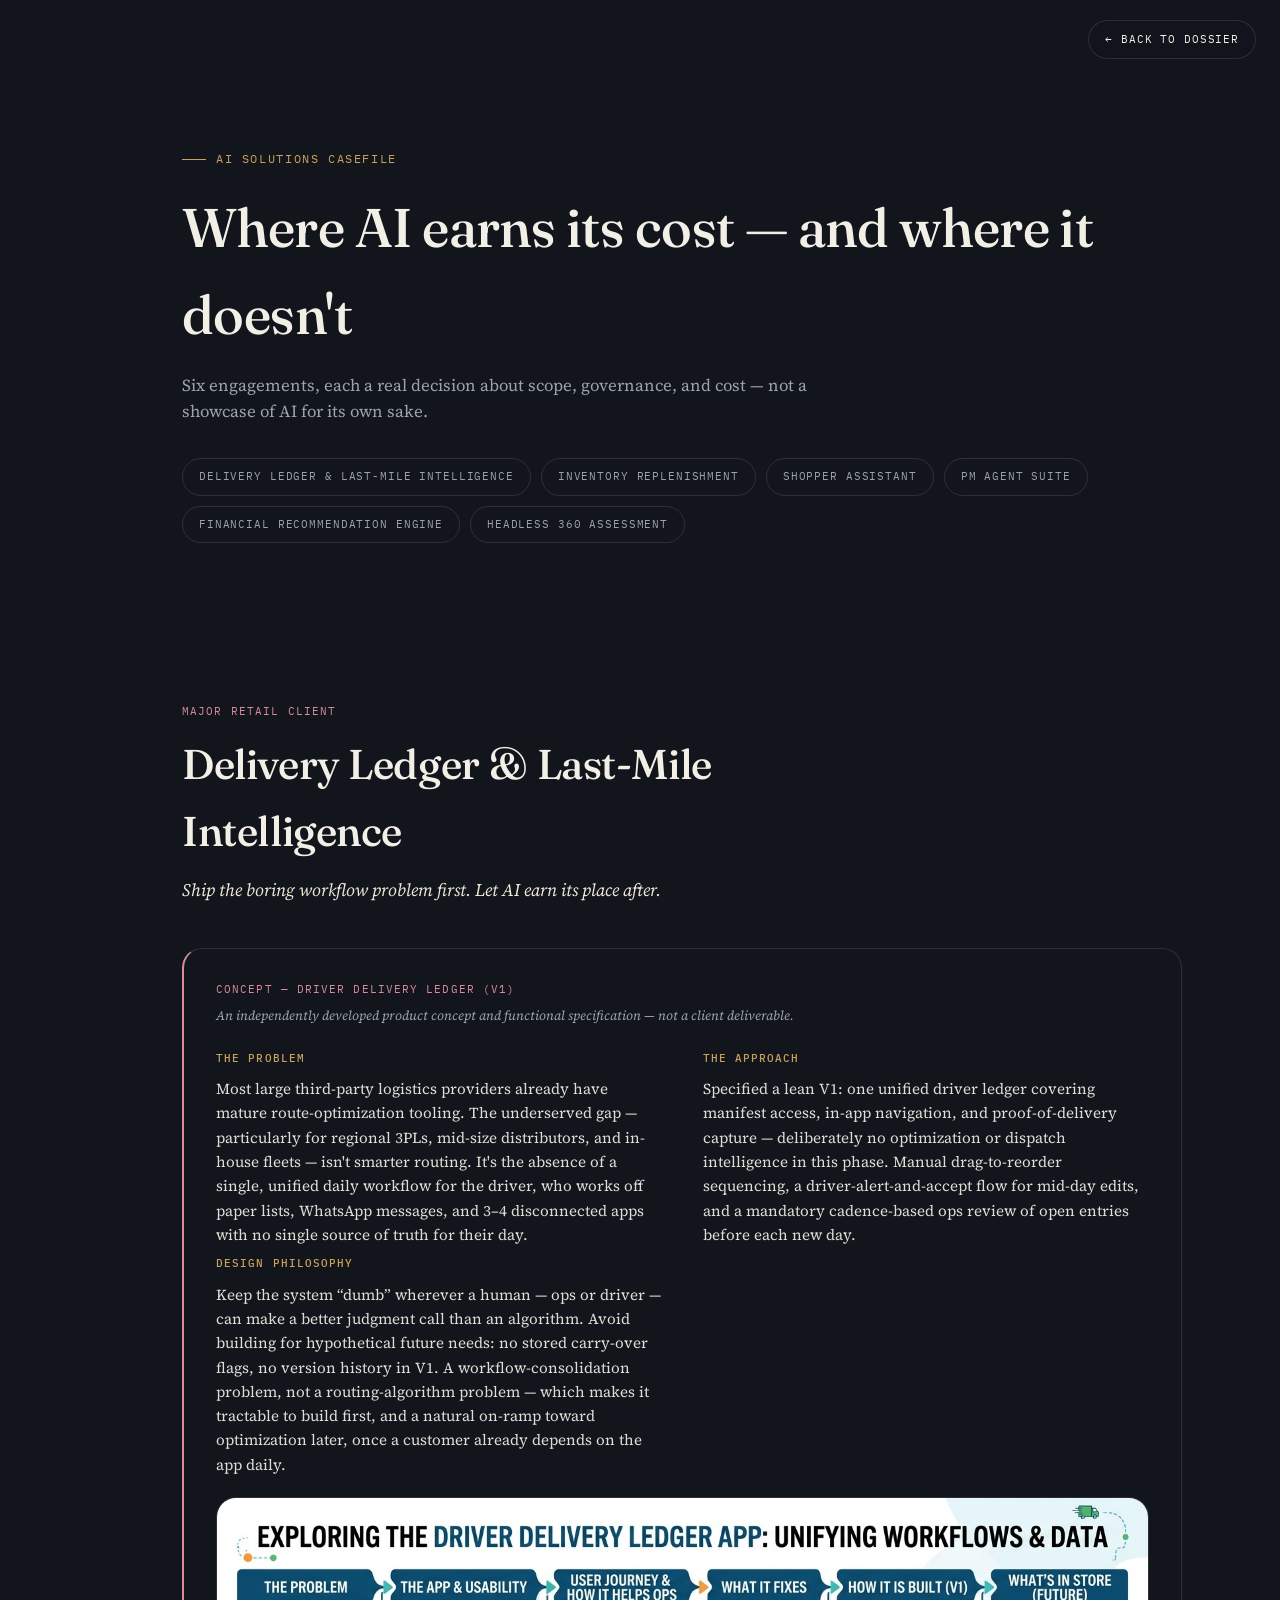
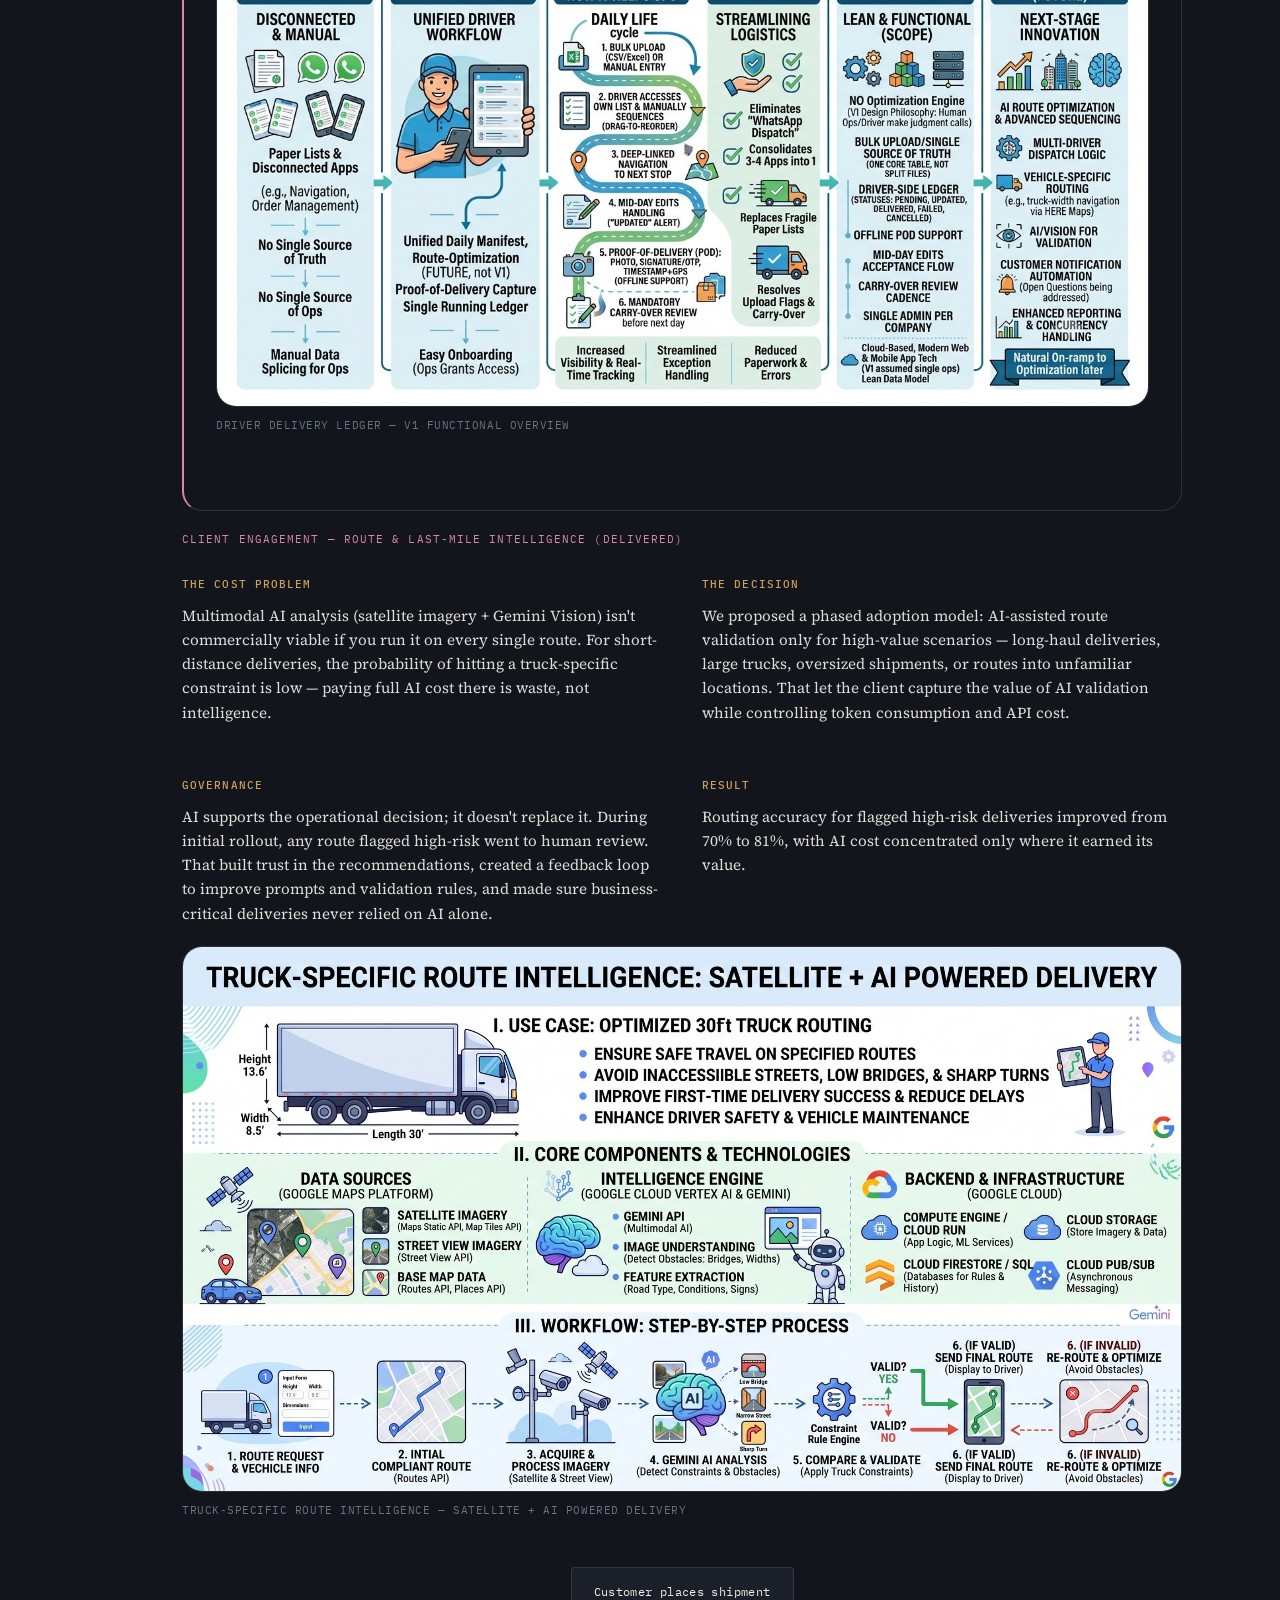
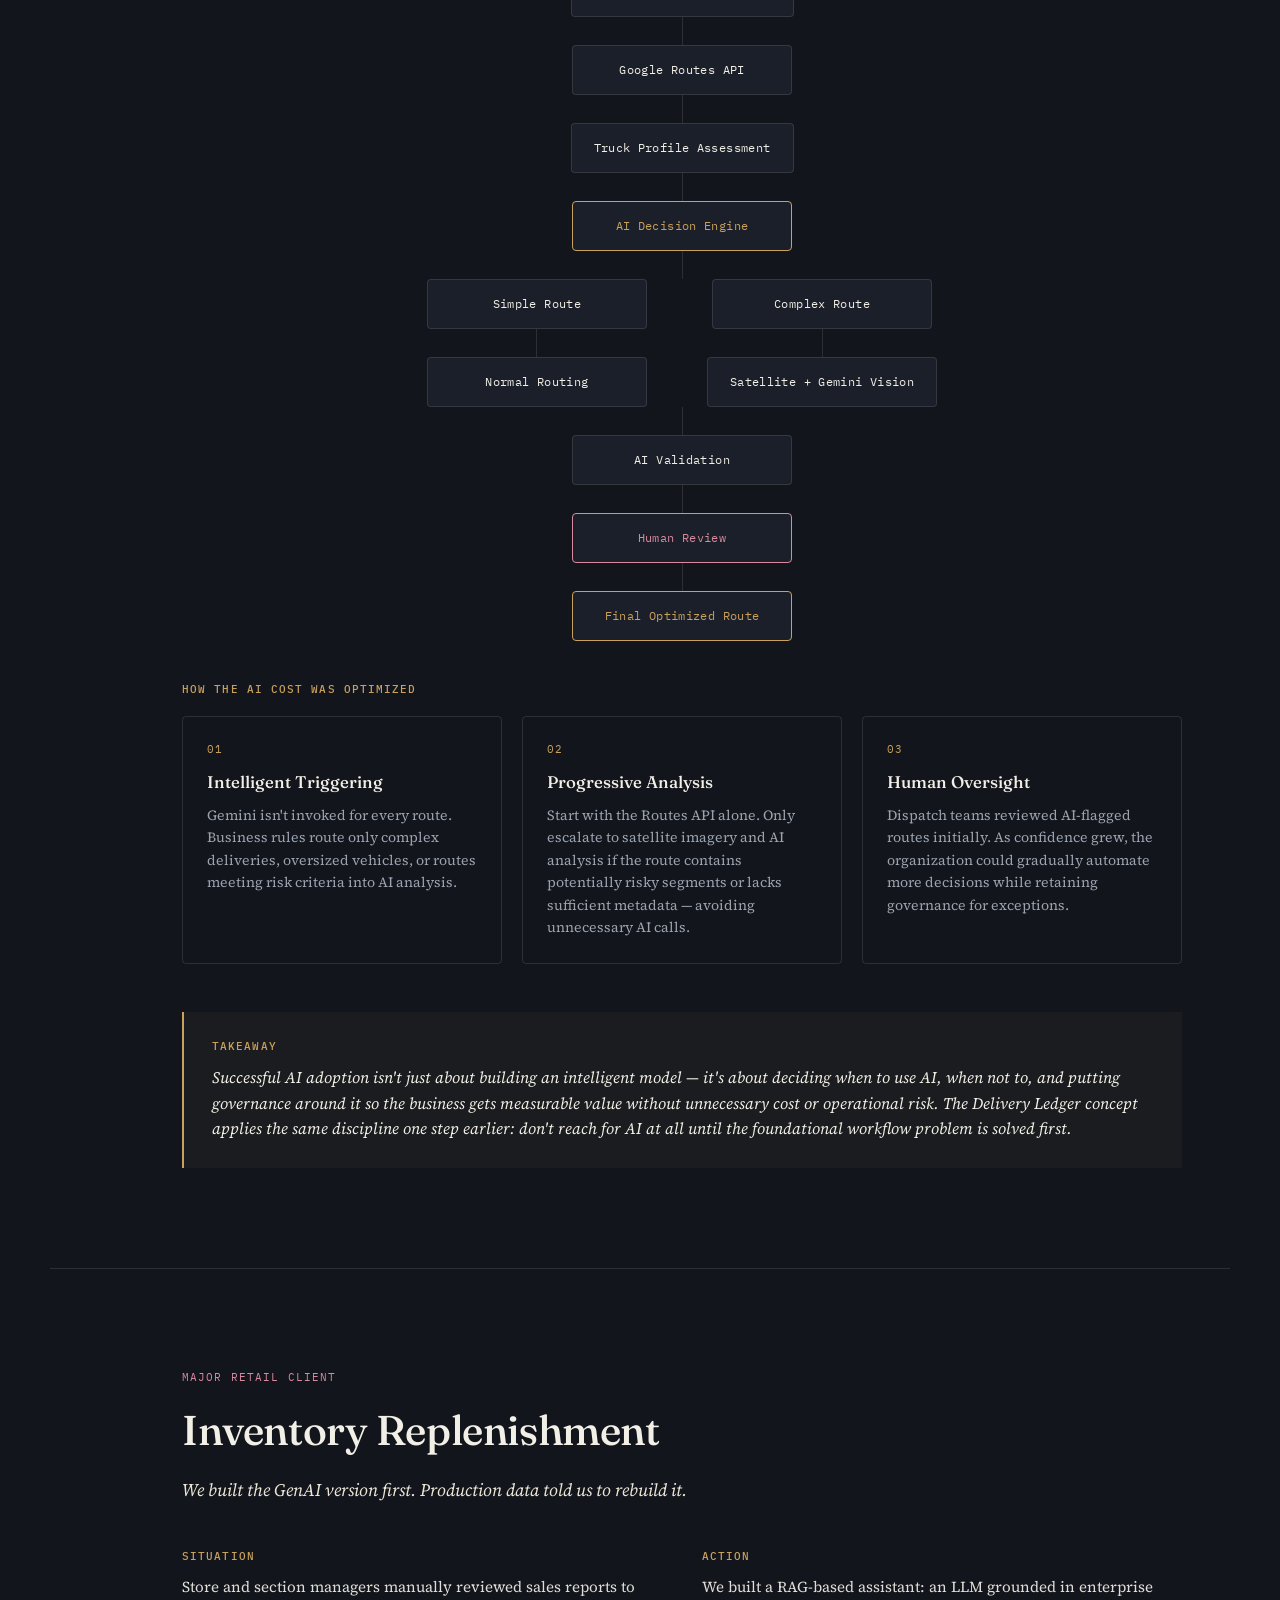
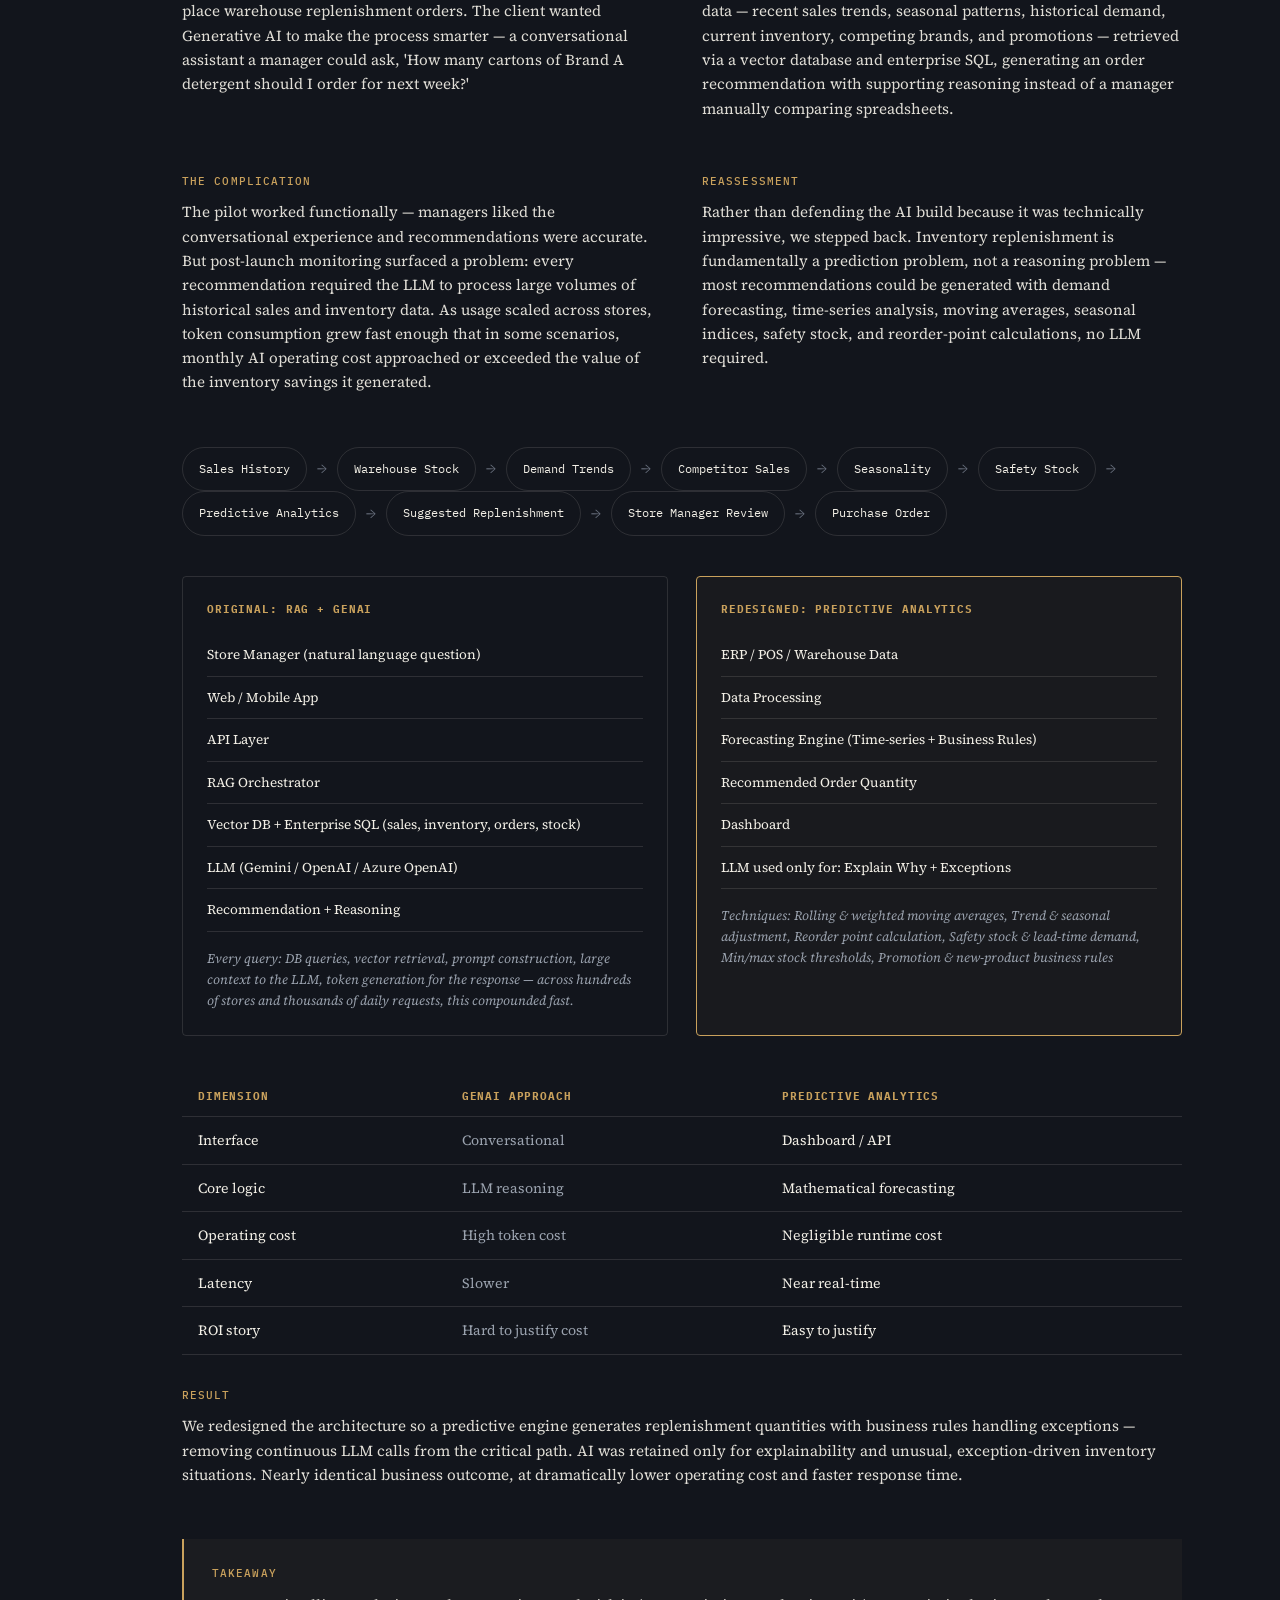
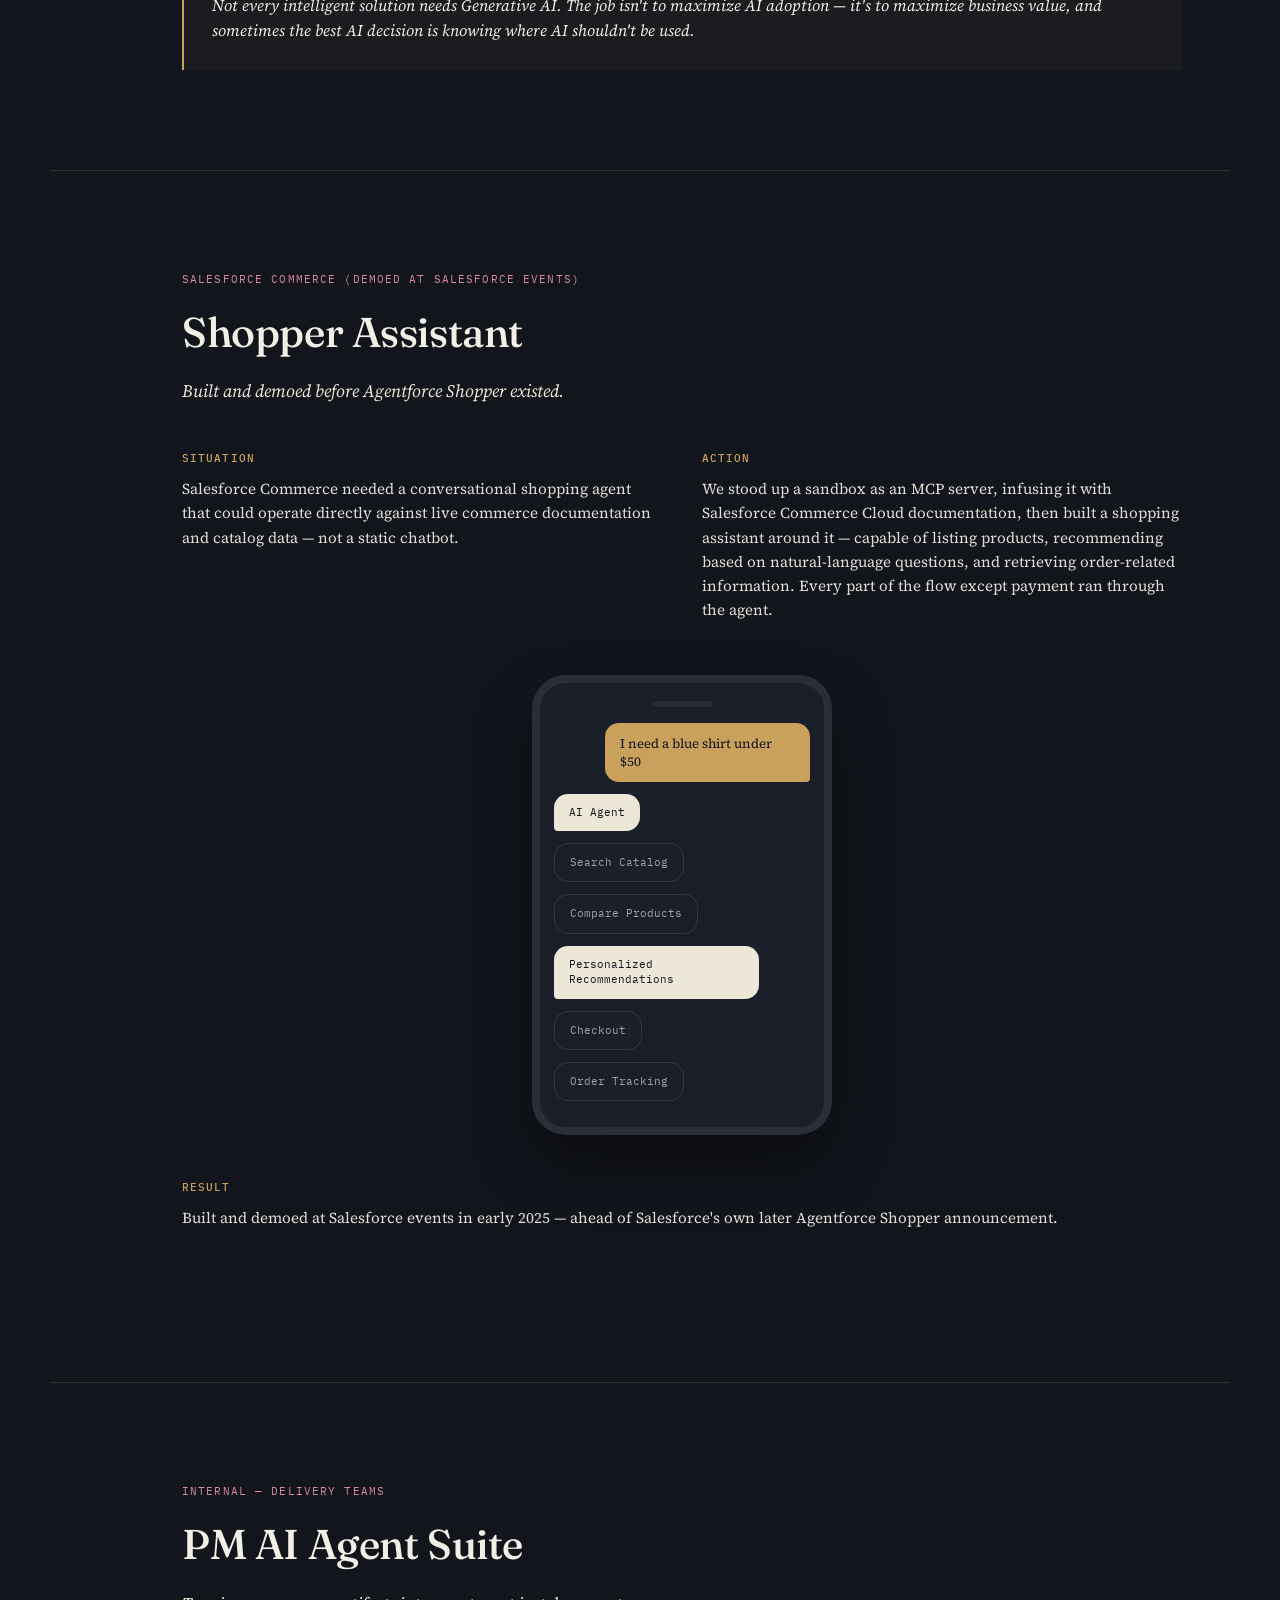
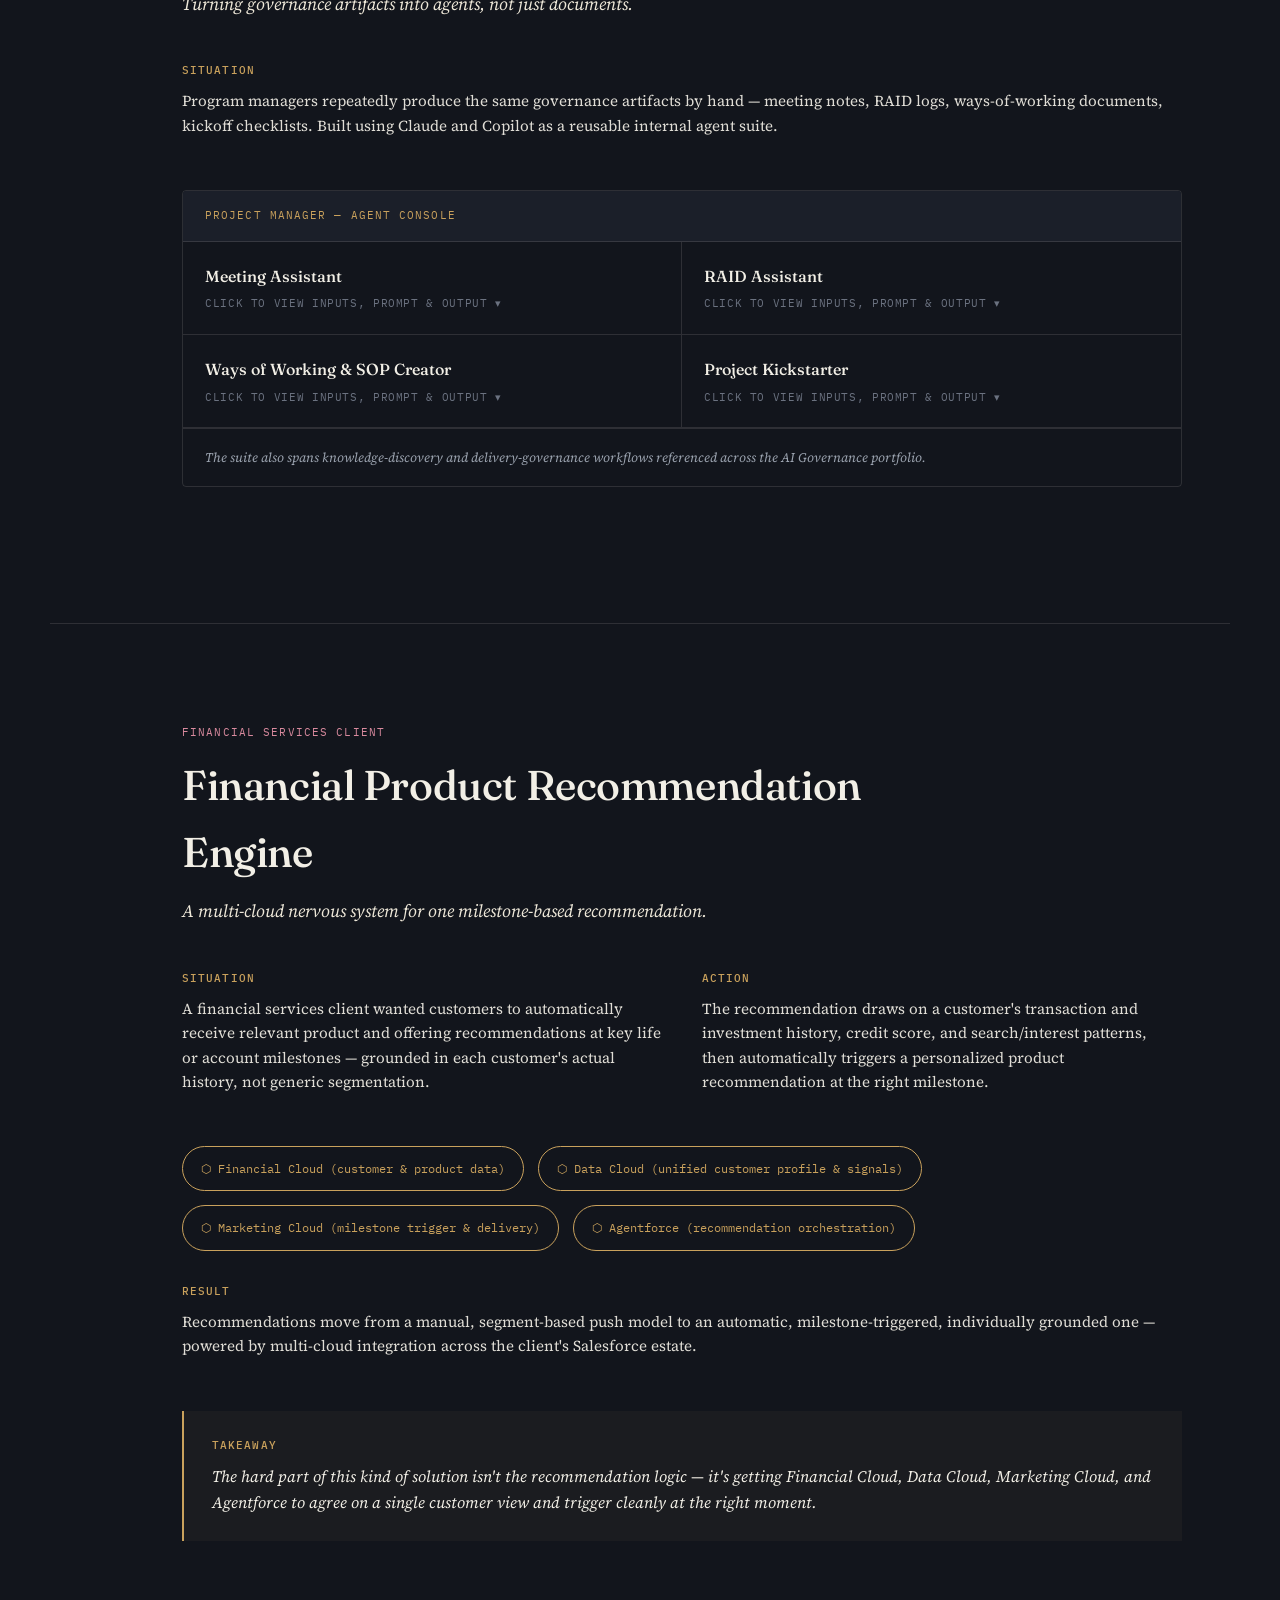
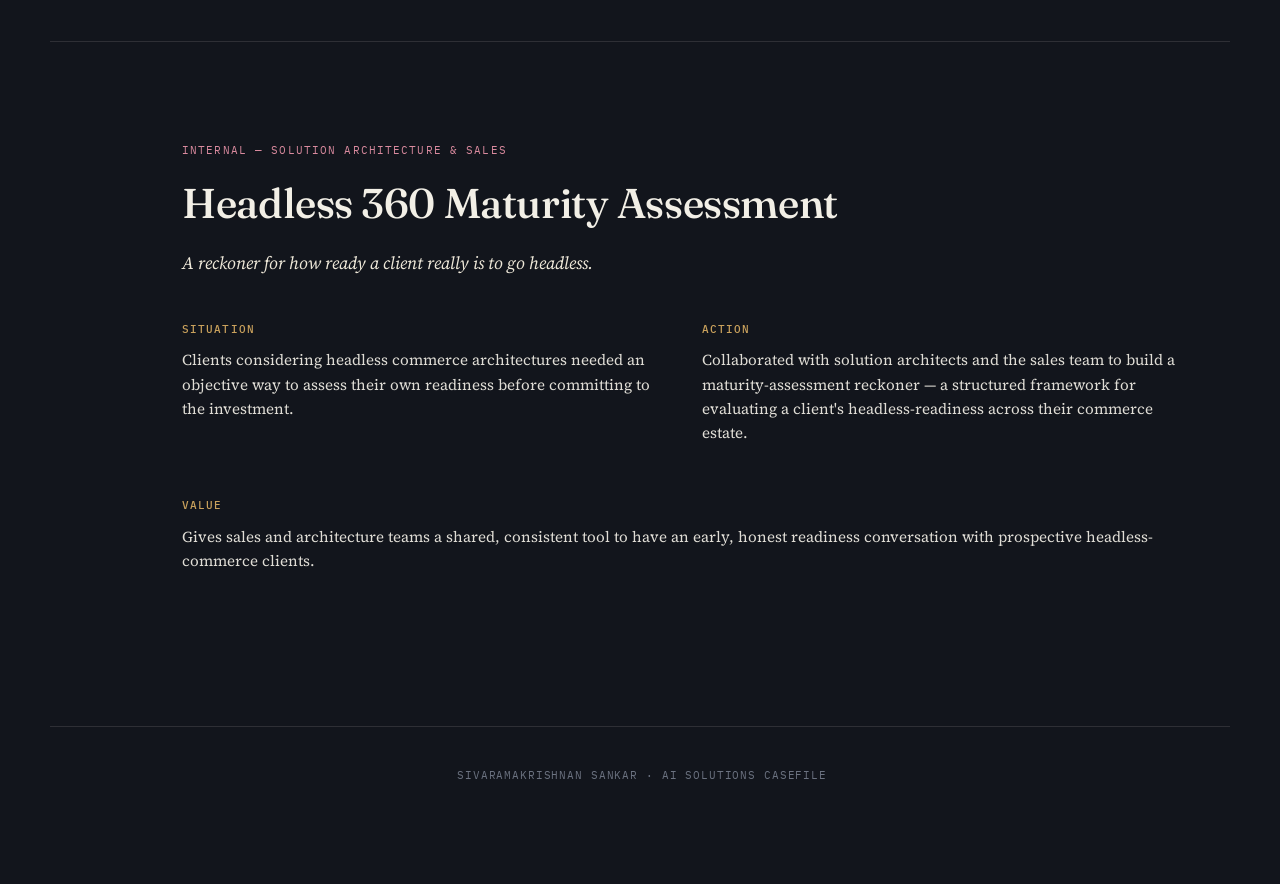
==== ai-solutions.html @ da51af71 "Add files via upload" ====
<!DOCTYPE html>
<html lang="en">
<head>
<meta charset="UTF-8">
<meta name="viewport" content="width=device-width, initial-scale=1.0">
<title>AI Solutions Casefile — Sivaramakrishnan Sankar</title>
<link rel="stylesheet" href="css/style.css">
<link rel="stylesheet" href="css/animations.css">
<link rel="stylesheet" href="css/ai-solutions.css">
</head>
<body>

<a class="ai-nav-back" href="index.html">← Back to Dossier</a>

<div class="ai-hero">
  <div class="eyebrow reveal">AI Solutions Casefile</div>
  <h1 class="reveal">Where AI earns its cost — and where it doesn't</h1>
  <p class="reveal">Six engagements, each a real decision about scope, governance, and cost — not a showcase of AI for its own sake.</p>
  <div class="ai-toc reveal">
    <a href="#route-intelligence">Delivery Ledger & Last-Mile Intelligence</a>
    <a href="#inventory-replenishment">Inventory Replenishment</a>
    <a href="#shopper-assistant">Shopper Assistant</a>
    <a href="#pm-agents">PM Agent Suite</a>
    <a href="#financial-recommendation">Financial Recommendation Engine</a>
    <a href="#headless-360">Headless 360 Assessment</a>
  </div>
</div>

<main>
  <section class="case" id="route-intelligence"><div id="case-route-intelligence"></div></section>
  <section class="case" id="inventory-replenishment"><div id="case-inventory-replenishment"></div></section>
  <section class="case" id="shopper-assistant"><div id="case-shopper-assistant"></div></section>
  <section class="case" id="pm-agents"><div id="case-pm-agents"></div></section>
  <section class="case" id="financial-recommendation"><div id="case-financial-recommendation"></div></section>
  <section class="case" id="headless-360"><div id="case-headless-360"></div></section>
</main>

<footer style="padding-left:24px;">SIVARAMAKRISHNAN SANKAR &middot; AI SOLUTIONS CASEFILE</footer>

<script src="data/projects.data.js"></script>
<script src="js/animations.js"></script>
<script src="js/ai-solutions.js"></script>

</body>
</html>
---- css/style.css ----
/* ============================================================
   EXECUTIVE PORTFOLIO — Design System
   Editorial / Executive dossier aesthetic
   ============================================================ */

@import url('https://fonts.googleapis.com/css2?family=Fraunces:ital,opsz,wght@0,9..144,300;0,9..144,400;0,9..144,500;0,9..144,600;0,9..144,700;1,9..144,400;1,9..144,500&family=Source+Serif+4:ital,opsz,wght@0,8..60,400;0,8..60,500;0,8..60,600;0,8..60,700;1,8..60,400&family=IBM+Plex+Mono:wght@400;500;600&display=swap');

:root{
  /* --- Color tokens --- */
  --ink:            #12151C;   /* primary background, deep ink-charcoal */
  --ink-2:          #1B1F29;   /* slightly lighter panel on dark */
  --parchment:      #EDE7D8;   /* card/panel surface, warm parchment */
  --parchment-dim:  #E3DCC8;
  --brass:          #C9A15C;   /* primary accent */
  --brass-dim:      #9C7C43;
  --burgundy:       #8C3B4A;   /* secondary accent — used on light (parchment) surfaces only */
  --burgundy-dim:   #6E2E3A;
  --burgundy-light: #D98A9E;   /* accessible rose variant — used for burgundy text/borders on dark surfaces (7:1 contrast vs. --ink) */
  --slate:          #9BA3AF;   /* muted text on dark */
  --slate-dim:      #6B7280;
  --text-on-dark:   #F2EFE6;
  --text-on-parch:  #1B1F29;
  --line-dark:      rgba(242,239,230,0.12);
  --line-parch:     rgba(27,31,41,0.14);

  /* --- Type --- */
  --font-display: 'Fraunces', serif;
  --font-body: 'Source Serif 4', serif;
  --font-mono: 'IBM Plex Mono', monospace;

  /* --- Layout --- */
  --spine-w: 84px;
  --max-w: 1180px;
  --radius: 4px;
  --radius-card: 20px;
  --transition-fast: 200ms cubic-bezier(.4,0,.2,1);
  --transition-med: 500ms cubic-bezier(.4,0,.2,1);
}

*{ margin:0; padding:0; box-sizing:border-box; }

html{ scroll-behavior:smooth; }

@media (prefers-reduced-motion: reduce){
  html{ scroll-behavior:auto; }
  *{ animation-duration:0.01ms !important; animation-iteration-count:1 !important; transition-duration:0.01ms !important; }
}

body{
  background:var(--ink);
  color:var(--text-on-dark);
  font-family:var(--font-body);
  font-size:16px;
  line-height:1.6;
  overflow-x:hidden;
}

::selection{ background:var(--brass); color:var(--ink); }

/* Scrollbar */
::-webkit-scrollbar{ width:10px; }
::-webkit-scrollbar-track{ background:var(--ink); }
::-webkit-scrollbar-thumb{ background:var(--brass-dim); border-radius:6px; }

a{ color:inherit; text-decoration:none; }
img{ max-width:100%; display:block; }
button{ font-family:inherit; cursor:pointer; border:none; background:none; color:inherit; }
ul{ list-style:none; }

h1,h2,h3,h4{ font-family:var(--font-display); font-weight:500; letter-spacing:-0.01em; }

.eyebrow{
  font-family:var(--font-mono);
  font-size:0.72rem;
  letter-spacing:0.14em;
  text-transform:uppercase;
  color:var(--brass);
  display:flex;
  align-items:center;
  gap:10px;
}
.eyebrow::before{
  content:'';
  width:24px; height:1px;
  background:var(--brass);
  display:inline-block;
}

.section{
  position:relative;
  padding:120px 0 100px;
  border-bottom:1px solid var(--line-dark);
}
.section-inner{
  max-width:var(--max-w);
  margin:0 auto;
  padding:0 48px 0 calc(var(--spine-w) + 48px);
}
@media (max-width:900px){
  .section-inner{ padding:0 24px; }
  .section{ padding:90px 0 70px; }
}

.section-title{
  font-size:clamp(2rem, 4vw, 3.2rem);
  color:var(--text-on-dark);
  margin:14px 0 20px;
}
.section-sub{
  font-family:var(--font-body);
  font-size:1.05rem;
  color:var(--slate);
  max-width:640px;
  margin-bottom:56px;
}

/* ============================================================
   SPINE — left nav rail (the dossier binding)
   ============================================================ */
.spine{
  position:fixed;
  left:0; top:0; bottom:0;
  width:var(--spine-w);
  background:var(--ink-2);
  border-right:1px solid var(--line-dark);
  z-index:200;
  display:flex;
  flex-direction:column;
  align-items:center;
  padding:28px 0;
}
.spine-mark{
  font-family:var(--font-display);
  font-size:1.1rem;
  color:var(--brass);
  writing-mode:vertical-rl;
  letter-spacing:0.06em;
  margin-bottom:40px;
}
.spine-nav{
  flex:1;
  display:flex;
  flex-direction:column;
  justify-content:center;
  gap:2px;
}
.spine-link{
  writing-mode:vertical-rl;
  text-orientation:mixed;
  font-family:var(--font-mono);
  font-size:0.68rem;
  letter-spacing:0.12em;
  color:var(--slate-dim);
  padding:14px 0;
  position:relative;
  transition:color var(--transition-fast);
  display:flex;
  align-items:center;
  gap:8px;
}
.spine-link .num{ color:var(--slate-dim); font-size:0.62rem; transition:color var(--transition-fast); }
.spine-link::before{
  content:'';
  width:1px; height:0;
  background:var(--brass);
  transition:height var(--transition-med);
}
.spine-link:hover{ color:var(--text-on-dark); }
.spine-link.active{ color:var(--brass); }
.spine-link.active .num{ color:var(--brass); }
.spine-link.active::before{ height:22px; }

.spine-foot{
  font-family:var(--font-mono);
  font-size:0.62rem;
  color:var(--slate-dim);
  writing-mode:vertical-rl;
  letter-spacing:0.08em;
}

/* Mobile top nav */
.topnav{
  display:none;
  position:fixed;
  top:0; left:0; right:0;
  z-index:210;
  background:rgba(18,21,28,0.86);
  backdrop-filter:blur(14px);
  -webkit-backdrop-filter:blur(14px);
  border-bottom:1px solid var(--line-dark);
  padding:16px 20px;
  align-items:center;
  justify-content:space-between;
}
.topnav-name{ font-family:var(--font-display); color:var(--brass); font-size:1rem; }
.topnav-toggle{ color:var(--text-on-dark); font-family:var(--font-mono); font-size:0.75rem; letter-spacing:0.1em; border:1px solid var(--line-dark); padding:8px 12px; border-radius:var(--radius); }
.topnav-menu{
  position:fixed;
  top:56px; left:0; right:0; bottom:0;
  background:var(--ink);
  z-index:205;
  display:none;
  flex-direction:column;
  padding:24px;
  overflow-y:auto;
}
.topnav-menu.open{ display:flex; }
.topnav-menu a{
  font-family:var(--font-mono);
  font-size:0.85rem;
  letter-spacing:0.1em;
  padding:16px 4px;
  border-bottom:1px solid var(--line-dark);
  color:var(--slate);
}
.topnav-menu a.active{ color:var(--brass); }

@media (max-width:900px){
  .spine{ display:none; }
  .topnav{ display:flex; }
  .section-inner{ padding-left:24px; padding-right:24px; }
  body{ padding-top:56px; }
}

/* ============================================================
   HOME / LANDING
   ============================================================ */
#home{
  min-height:100vh;
  display:flex;
  align-items:center;
  padding-top:0;
  border-bottom:1px solid var(--line-dark);
  position:relative;
  overflow:hidden;
}
#home::before{
  content:'';
  position:absolute;
  top:-20%; right:-10%;
  width:640px; height:640px;
  background:radial-gradient(circle, rgba(201,161,92,0.08) 0%, transparent 70%);
  pointer-events:none;
  z-index:1;
}
.hero-ghost{
  position:absolute;
  inset:0;
  background-size:cover;
  background-position:center 20%;
  opacity:0.09;
  filter:grayscale(1) contrast(1.15) sepia(0.25);
  mix-blend-mode:luminosity;
  pointer-events:none;
  z-index:0;
}
.hero-ghost::after{
  content:'';
  position:absolute;
  inset:0;
  background:linear-gradient(100deg, var(--ink) 0%, var(--ink) 30%, transparent 75%);
}
@media (max-width:1000px){
  .hero-ghost{ opacity:0.06; }
}
.hero-inner{
  max-width:var(--max-w);
  margin:0 auto;
  padding:140px 48px 80px calc(var(--spine-w) + 48px);
  display:grid;
  grid-template-columns:1.15fr 0.85fr;
  gap:60px;
  align-items:center;
  width:100%;
  position:relative;
  z-index:2;
}
@media (max-width:1000px){
  .hero-inner{ grid-template-columns:1fr; padding:110px 24px 60px 24px; gap:40px; }
}

.hero-eyebrow{ margin-bottom:24px; }

.hero-name{
  font-size:clamp(2.6rem, 6vw, 4.6rem);
  line-height:1.02;
  color:var(--text-on-dark);
  font-weight:500;
  overflow-wrap:break-word;
}
.hero-name > span{
  white-space:nowrap;
  display:inline-block;
}
.hero-name em{
  font-style:italic;
  color:var(--brass);
  font-weight:400;
}

@media (max-width:480px){
  .hero-name{
    font-size:clamp(2.1rem, 11vw, 3.4rem);
  }
}

.hero-role{
  font-family:var(--font-body);
  font-size:1.25rem;
  color:var(--parchment);
  margin:22px 0 26px;
  font-style:italic;
}

.hero-narrative{
  font-family:var(--font-body);
  font-size:1.05rem;
  line-height:1.65;
  color:var(--slate);
  max-width:560px;
  margin:0 0 34px;
}
.hero-narrative em{ color:var(--brass); font-style:normal; }

.hero-tags{
  display:flex;
  flex-wrap:wrap;
  gap:10px;
  margin-bottom:44px;
}
.tag{
  font-family:var(--font-mono);
  font-size:0.7rem;
  letter-spacing:0.08em;
  text-transform:uppercase;
  padding:8px 14px;
  border:1px solid var(--line-dark);
  border-radius:100px;
  color:var(--slate);
  transition:all var(--transition-fast);
}
.tag:hover{ border-color:var(--brass); color:var(--brass); }

.hero-counters{
  display:grid;
  grid-template-columns:repeat(4, 1fr);
  gap:0;
  border-top:1px solid var(--line-dark);
  padding-top:32px;
}
@media (max-width:700px){
  .hero-counters{ grid-template-columns:repeat(2, 1fr); row-gap:28px; }
}
.counter{
  position:relative;
  padding-right:20px;
}
.counter:not(:last-child)::after{
  content:'';
  position:absolute;
  right:0; top:0; bottom:0;
  width:1px;
  background:var(--line-dark);
}
.counter-value{
  font-family:var(--font-display);
  font-size:clamp(1.8rem, 3vw, 2.5rem);
  color:var(--brass);
  font-weight:500;
  display:block;
}
.counter-label{
  font-family:var(--font-mono);
  font-size:0.68rem;
  letter-spacing:0.1em;
  text-transform:uppercase;
  color:var(--slate);
  margin-top:6px;
  display:block;
}

.hero-portrait{
  position:relative;
  display:flex;
  justify-content:center;
}
.hero-portrait-frame{
  position:relative;
  width:100%;
  max-width:380px;
  aspect-ratio:928/1149;
  border-radius:var(--radius);
  overflow:hidden;
  border:1px solid var(--line-dark);
}
.hero-portrait-frame img{
  width:100%; height:100%; object-fit:cover;
  filter:grayscale(0.15) contrast(1.05);
}
.hero-portrait-frame::after{
  content:'';
  position:absolute; inset:0;
  background:linear-gradient(180deg, transparent 60%, rgba(18,21,28,0.55) 100%);
  pointer-events:none;
}
.hero-portrait-tag{
  position:absolute;
  bottom:20px; left:20px;
  font-family:var(--font-mono);
  font-size:0.62rem;
  letter-spacing:0.1em;
  color:var(--text-on-dark);
  text-transform:uppercase;
  background:rgba(18,21,28,0.7);
  padding:6px 10px;
  border:1px solid var(--line-dark);
  border-radius:var(--radius);
}

/* ============================================================
   Reusable: parchment panel / card
   ============================================================ */
.panel{
  background:var(--parchment);
  color:var(--text-on-parch);
  border-radius:var(--radius-card);
  padding:32px;
}
.panel .eyebrow{ color:var(--burgundy); }
.panel .eyebrow::before{ background:var(--burgundy); }

.glass{
  background:rgba(237,231,216,0.06);
  backdrop-filter:blur(10px);
  -webkit-backdrop-filter:blur(10px);
  border:1px solid var(--line-dark);
  border-radius:var(--radius);
}

/* Stamp — the signature motif for scope/role metadata */
.stamp-row{
  display:flex;
  flex-wrap:wrap;
  gap:8px;
  margin-top:14px;
}
.stamp{
  font-family:var(--font-mono);
  font-size:0.66rem;
  letter-spacing:0.04em;
  padding:5px 10px;
  border:1px solid var(--burgundy-light);
  color:var(--burgundy-light);
  border-radius:2px;
  text-transform:uppercase;
  white-space:nowrap;
}
.stamp.on-dark{ border-color:var(--brass); color:var(--brass); }

/* ============================================================
   CAREER — timeline
   ============================================================ */
.career-layout{
  display:grid;
  grid-template-columns:280px 1fr;
  gap:56px;
  align-items:start;
}
@media (max-width:900px){
  .career-layout{ grid-template-columns:1fr; }
}
.timeline-rail{
  position:relative;
  padding-left:28px;
}
.timeline-rail::before{
  content:'';
  position:absolute;
  left:5px; top:6px; bottom:6px;
  width:1px;
  background:var(--line-dark);
  transform-origin:top;
}
.timeline-node{
  position:relative;
  padding:0 0 34px 0;
  cursor:pointer;
}
.timeline-node::before{
  content:'';
  position:absolute;
  left:-28px; top:4px;
  width:11px; height:11px;
  border-radius:50%;
  background:var(--ink);
  border:1px solid var(--slate-dim);
  transition:all var(--transition-fast);
}
.timeline-node.active::before{
  background:var(--brass);
  border-color:var(--brass);
  box-shadow:0 0 0 4px rgba(201,161,92,0.15);
}
.timeline-node .t-year{
  font-family:var(--font-mono);
  font-size:0.68rem;
  color:var(--slate-dim);
  letter-spacing:0.06em;
}
.timeline-node .t-company{
  font-family:var(--font-display);
  font-size:1.25rem;
  color:var(--slate);
  transition:color var(--transition-fast);
  margin-top:2px;
}
.timeline-node.active .t-company{ color:var(--text-on-dark); }
.timeline-node.active .t-year{ color:var(--brass); }
.timeline-node:hover .t-company{ color:var(--text-on-dark); }

.career-detail{
  min-height:420px;
}
.career-detail-head{
  display:flex;
  align-items:center;
  flex-wrap:wrap;
  gap:16px;
  margin-bottom:8px;
}
.career-detail-period{
  font-family:var(--font-mono);
  font-size:0.75rem;
  color:var(--brass);
  letter-spacing:0.06em;
}
.career-detail h3{
  font-size:1.9rem;
  color:var(--text-on-dark);
  margin:6px 0 4px;
}
.career-detail .role{
  font-style:italic;
  color:var(--parchment);
  font-size:1.05rem;
  margin-bottom:18px;
}
.career-detail .summary{
  color:var(--slate);
  max-width:700px;
  margin-bottom:24px;
}
.career-detail-grid{
  display:grid;
  grid-template-columns:1fr 1fr;
  gap:28px;
}
@media (max-width:700px){ .career-detail-grid{ grid-template-columns:1fr; } }
.career-block h4{
  font-family:var(--font-mono);
  font-size:0.68rem;
  letter-spacing:0.1em;
  text-transform:uppercase;
  color:var(--burgundy-light);
  margin-bottom:12px;
}
.career-block ul li{
  padding:8px 0;
  border-bottom:1px solid var(--line-dark);
  font-size:0.92rem;
  color:var(--text-on-dark);
}
.career-block ul li:last-child{ border-bottom:none; }
.career-project{ margin-bottom:14px; }
.career-project-name{ font-weight:600; color:var(--text-on-dark); font-size:0.92rem; }
.career-project-detail{ color:var(--slate); font-size:0.86rem; margin-top:4px; }

/* ============================================================
   COMPANY LOGO CHIP — used in Career detail panel
   ============================================================ */
.company-logo-chip{
  background:#FFFFFF;
  border:1px solid var(--line-parch);
  border-radius:10px;
  padding:8px 14px;
  display:inline-flex;
  align-items:center;
  justify-content:center;
  height:44px;
  width:auto;
  flex-shrink:0;
}
.company-logo-chip img{
  max-height:100%;
  max-width:130px;
  object-fit:contain;
}

/* ============================================================
   CASEFILE HIGHLIGHTS
   ============================================================ */
.highlights-grid{
  display:grid;
  grid-template-columns:repeat(3, 1fr);
  gap:24px;
}
@media (max-width:900px){ .highlights-grid{ grid-template-columns:1fr; } }
.highlight-card{
  border:1px solid var(--line-dark);
  border-radius:var(--radius-card);
  padding:28px 24px;
  transition:all var(--transition-fast);
}
.highlight-card:hover{
  border-color:var(--brass);
  backdrop-filter:blur(14px) saturate(140%);
  -webkit-backdrop-filter:blur(14px) saturate(140%);
  background:rgba(242,239,230,0.07);
}
.highlight-card .h-num{
  font-family:var(--font-mono);
  color:var(--brass);
  font-size:0.7rem;
  letter-spacing:0.1em;
}
.highlight-logo-chip{
  background:#FFFFFF;
  border:1px solid var(--line-parch);
  border-radius:8px;
  padding:7px 12px;
  display:inline-flex;
  align-items:center;
  justify-content:center;
  height:32px;
  width:auto;
  margin-top:12px;
}
.highlight-logo-chip img{
  max-height:100%;
  max-width:100px;
  object-fit:contain;
}
.highlight-card h4{
  font-size:1.15rem;
  color:var(--text-on-dark);
  margin:12px 0 10px;
  line-height:1.3;
}
.highlight-card p{ color:var(--slate); font-size:0.9rem; }

/* ============================================================
   CLIENTS
   ============================================================ */
.client-filters{
  display:flex;
  flex-wrap:wrap;
  gap:10px;
  margin-bottom:40px;
}
.filter-btn{
  font-family:var(--font-mono);
  font-size:0.68rem;
  letter-spacing:0.08em;
  text-transform:uppercase;
  padding:9px 16px;
  border:1px solid var(--line-dark);
  border-radius:100px;
  color:var(--slate);
  transition:all var(--transition-fast);
}
.filter-btn:hover{ color:var(--text-on-dark); border-color:var(--slate); }
.filter-btn.active{ background:var(--brass); border-color:var(--brass); color:var(--ink); }

.client-grid{
  display:grid;
  grid-template-columns:repeat(auto-fill, minmax(230px, 1fr));
  gap:16px;
}
.client-card{
  border:1px solid var(--line-dark);
  border-radius:var(--radius-card);
  padding:26px 20px;
  text-align:left;
  transition:all var(--transition-fast);
  cursor:pointer;
  background:var(--ink-2);
}
.client-card:hover{
  border-color:var(--brass);
  transform:translateY(-4px);
  box-shadow:0 12px 30px rgba(0,0,0,0.25);
  backdrop-filter:blur(14px) saturate(140%);
  -webkit-backdrop-filter:blur(14px) saturate(140%);
  background:rgba(242,239,230,0.07);
}
.client-wordmark{
  font-family:var(--font-mono);
  font-size:0.72rem;
  letter-spacing:0.1em;
  text-transform:uppercase;
  color:var(--text-on-dark);
  margin-bottom:10px;
  word-break:break-word;
}
.client-logo-chip{
  background:#FFFFFF;
  border-radius:8px;
  padding:8px 12px;
  display:inline-flex;
  align-items:center;
  justify-content:center;
  height:34px;
  width:auto;
  margin-bottom:12px;
}
.client-logo-chip img{
  max-height:100%;
  max-width:110px;
  object-fit:contain;
}
.client-industry{
  font-size:0.72rem;
  color:var(--slate-dim);
  font-style:italic;
}

/* Modal */
.modal-overlay{
  position:fixed; inset:0;
  background:rgba(18,21,28,0.82);
  backdrop-filter:blur(6px);
  z-index:500;
  display:none;
  align-items:center;
  justify-content:center;
  padding:24px;
}
.modal-overlay.open{ display:flex; }
.modal-box{
  background:var(--parchment);
  color:var(--text-on-parch);
  max-width:560px;
  width:100%;
  border-radius:var(--radius-card);
  padding:36px;
  max-height:82vh;
  overflow-y:auto;
  position:relative;
}
.modal-close{
  position:absolute;
  top:20px; right:20px;
  font-family:var(--font-mono);
  font-size:0.75rem;
  color:var(--text-on-parch);
  border:1px solid var(--line-parch);
  width:32px; height:32px;
  border-radius:50%;
  display:flex; align-items:center; justify-content:center;
}
.modal-close:hover{ background:var(--burgundy); color:var(--parchment); border-color:var(--burgundy); }
.modal-box h3{ font-size:1.6rem; margin:6px 0 4px; }
.modal-box .modal-industry{ font-style:italic; color:var(--burgundy); font-size:0.9rem; margin-bottom:20px; }
.modal-field{ margin-bottom:16px; }
.modal-field h5{
  font-family:var(--font-mono);
  font-size:0.64rem;
  letter-spacing:0.1em;
  text-transform:uppercase;
  color:var(--burgundy);
  margin-bottom:6px;
}
.modal-field p{ font-size:0.92rem; }
.modal-tech{ display:flex; flex-wrap:wrap; gap:6px; }
.modal-tech span{
  font-family:var(--font-mono);
  font-size:0.66rem;
  padding:4px 9px;
  background:rgba(27,31,41,0.08);
  border-radius:2px;
}

.modal-timeline{
  position:relative;
  padding-left:22px;
  border-left:1.5px solid var(--line-parch);
  margin-bottom:16px;
}
.modal-timeline-node{ position:relative; padding-bottom:20px; }
.modal-timeline-node:last-child{ padding-bottom:0; }
.modal-timeline-node::before{
  content:'';
  position:absolute;
  left:-27.5px; top:3px;
  width:9px; height:9px;
  border-radius:50%;
  background:var(--brass);
}
.modal-timeline-node:nth-child(2)::before{ background:var(--burgundy); }
.modal-timeline-label{
  font-family:var(--font-mono);
  font-size:0.68rem;
  letter-spacing:0.05em;
  text-transform:uppercase;
  color:var(--text-on-parch);
  margin-bottom:5px;
}
.modal-timeline-node p{ font-size:0.86rem; line-height:1.6; color:var(--text-on-parch); opacity:0.82; }

/* ============================================================
   AI SOLUTIONS teaser (on main page)
   ============================================================ */
.ai-teaser-grid{
  display:grid;
  grid-template-columns:repeat(3, 1fr);
  gap:20px;
}
@media (max-width:900px){ .ai-teaser-grid{ grid-template-columns:1fr 1fr; } }
@media (max-width:600px){ .ai-teaser-grid{ grid-template-columns:1fr; } }
.ai-teaser-card{
  border:1px solid var(--line-dark);
  border-radius:var(--radius-card);
  padding:26px 22px;
  transition:all var(--transition-fast);
  display:block;
  position:relative;
  overflow:hidden;
}
.ai-teaser-card:hover{
  border-color:var(--brass);
  transform:translateY(-4px);
  backdrop-filter:blur(14px) saturate(140%);
  -webkit-backdrop-filter:blur(14px) saturate(140%);
  background:rgba(242,239,230,0.07);
}
.ai-teaser-card.featured{
  background:var(--parchment);
  border-color:var(--parchment-dim);
}
.ai-teaser-card.featured .eyebrow{ color:var(--burgundy); }
.ai-teaser-card.featured .eyebrow::before{ background:var(--burgundy); }
.ai-teaser-card.featured h4{ color:var(--text-on-parch); }
.ai-teaser-card.featured p{ color:var(--text-on-parch); opacity:0.75; }
.ai-teaser-card.featured:hover{
  background:var(--parchment);
  border-color:var(--brass);
  backdrop-filter:none;
  -webkit-backdrop-filter:none;
}
.ai-teaser-card .eyebrow{ margin-bottom:14px; font-size:0.62rem; }
.ai-teaser-card h4{ font-size:1.1rem; color:var(--text-on-dark); margin-bottom:8px; }
.ai-teaser-card p{ font-size:0.85rem; color:var(--slate); }
.ai-teaser-cta{
  display:inline-flex;
  align-items:center;
  gap:14px;
  margin-top:56px;
  font-family:var(--font-mono);
  font-size:0.78rem;
  letter-spacing:0.08em;
  text-transform:uppercase;
  color:var(--brass);
  border:1px solid var(--brass);
  padding:16px 28px;
  border-radius:100px;
  transition:all var(--transition-fast);
}
.ai-teaser-cta:hover{ background:var(--brass); color:var(--ink); }

/* ============================================================
   LEADERSHIP / TECHNOLOGY
   ============================================================ */
.comp-grid{
  display:grid;
  grid-template-columns:repeat(2, 1fr);
  gap:36px 48px;
}
@media (max-width:800px){ .comp-grid{ grid-template-columns:1fr; } }
.comp-group h4{
  font-family:var(--font-mono);
  font-size:0.7rem;
  letter-spacing:0.1em;
  text-transform:uppercase;
  color:var(--brass);
  margin-bottom:16px;
  padding-bottom:10px;
  border-bottom:1px solid var(--line-dark);
}
.comp-tags{ display:flex; flex-wrap:wrap; gap:8px; }
.comp-tag{
  font-size:0.82rem;
  padding:7px 13px;
  border:1px solid var(--line-dark);
  border-radius:100px;
  color:var(--text-on-dark);
}

/* ============================================================
   SPLIT SECTION — text column + blended photo column
   Used on: Leadership, Technology, Contact
   ============================================================ */
.split-section{
  display:grid;
  grid-template-columns:1.3fr 0.7fr;
  min-height:520px;
  border-bottom:1px solid var(--line-dark);
}
.split-section.reverse{ grid-template-columns:0.7fr 1.3fr; }
.split-text{
  padding:120px 48px 100px;
  padding-left:calc(var(--spine-w) + 48px);
}
.split-image{
  background-size:cover;
  background-position:left center;
  min-height:320px;
}
.split-image.mirror{ background-position:right center; }

@media (max-width:900px){
  .split-section{ grid-template-columns:1fr; min-height:auto; }
  .split-text{ padding:70px 24px; }
  .split-image{ min-height:220px; order:-1; }
}

/* ============================================================
   LOOKING FOR
   ============================================================ */
.hashtag-row{
  display:flex;
  flex-wrap:wrap;
  gap:10px;
  margin-top:8px;
}
.hashtag{
  font-family:var(--font-mono);
  font-size:0.72rem;
  letter-spacing:0.04em;
  padding:8px 15px;
  border:1px solid var(--line-dark);
  border-radius:100px;
  color:var(--brass);
  transition:all var(--transition-fast);
}
.hashtag:hover{ border-color:var(--brass); color:var(--text-on-dark); background:rgba(201,161,92,0.06); }

/* ============================================================
   CONTACT
   ============================================================ */
#contact .section-inner{ padding-bottom:20px; }
.contact-grid{
  display:grid;
  grid-template-columns:1.2fr 0.8fr;
  gap:56px;
}
@media (max-width:800px){ .contact-grid{ grid-template-columns:1fr; } }
.contact-list a, .contact-list div{
  display:flex;
  justify-content:space-between;
  padding:18px 0;
  border-bottom:1px solid var(--line-dark);
  font-size:0.98rem;
}
.contact-list .c-label{ font-family:var(--font-mono); font-size:0.68rem; letter-spacing:0.1em; color:var(--slate-dim); text-transform:uppercase; }
.contact-list .c-value{ color:var(--text-on-dark); transition:color var(--transition-fast); }
.contact-list a:hover .c-value{ color:var(--brass); }

.credentials-list{ display:flex; flex-direction:column; gap:2px; }
.credentials-list h4{
  font-family:var(--font-mono);
  font-size:0.68rem;
  letter-spacing:0.1em;
  text-transform:uppercase;
  color:var(--burgundy-light);
  margin-bottom:14px;
}
.cred-item{
  padding:10px 0;
  border-bottom:1px solid var(--line-dark);
  font-size:0.88rem;
  display:flex;
  justify-content:space-between;
  gap:12px;
}
.cred-item .cred-abbr{ font-family:var(--font-mono); color:var(--brass); font-size:0.72rem; white-space:nowrap; }

footer{
  text-align:center;
  padding:40px 20px 100px calc(var(--spine-w) + 20px);
  font-family:var(--font-mono);
  font-size:0.68rem;
  letter-spacing:0.08em;
  color:var(--slate-dim);
}
@media (max-width:900px){ footer{ padding-left:20px; } }

/* Back-to-top / small utility */
.back-link{
  display:inline-flex;
  align-items:center;
  gap:10px;
  font-family:var(--font-mono);
  font-size:0.72rem;
  letter-spacing:0.08em;
  text-transform:uppercase;
  color:var(--brass);
  margin-bottom:40px;
}
.back-link::before{ content:'←'; }
---- css/animations.css ----
/* ============================================================
   ANIMATIONS — restrained, purposeful, no gimmicks
   ============================================================ */

/* Scroll reveal: fade + rise (now with more presence) */
.reveal{
  opacity:0;
  transform:translateY(28px) scale(0.98);
  transition:opacity 800ms cubic-bezier(.16,1,.3,1), transform 800ms cubic-bezier(.16,1,.3,1);
}
.reveal.in-view{
  opacity:1;
  transform:translateY(0) scale(1);
}
.reveal-scale{
  opacity:0;
  transform:scale(0.92) translateY(10px);
  transition:opacity 650ms cubic-bezier(.16,1,.3,1), transform 650ms cubic-bezier(.16,1,.3,1);
}
.reveal-scale.in-view{ opacity:1; transform:scale(1) translateY(0); }

/* Stagger children via inline delay set by JS (--d) */
.reveal, .reveal-scale{ transition-delay: var(--d, 0ms); }

/* ---------------- Hero entrance (plays immediately on load, no scroll trigger) ---------------- */
@keyframes heroRise{
  from{ opacity:0; transform:translateY(24px); }
  to{ opacity:1; transform:translateY(0); }
}
.hero-anim{
  opacity:0;
  animation:heroRise 900ms cubic-bezier(.16,1,.3,1) forwards;
}
.hero-anim-1{ animation-delay:80ms; }
.hero-anim-2{ animation-delay:220ms; }
.hero-anim-3{ animation-delay:360ms; }
.hero-anim-4{ animation-delay:500ms; }
.hero-anim-5{ animation-delay:640ms; }
.hero-anim-6{ animation-delay:420ms; }

/* Hero portrait entrance is a touch different — slight scale + rise, feels like a photo settling into frame */
@keyframes heroPortraitRise{
  from{ opacity:0; transform:translateY(30px) scale(1.03); }
  to{ opacity:1; transform:translateY(0) scale(1); }
}
.hero-anim-6{ animation-name:heroPortraitRise; }

/* Parallax targets — transform is driven by JS scroll handler via --py custom property */
.parallax{
  transform:translateY(var(--py, 0px));
  will-change:transform;
}

/* Timeline rail grow */
.timeline-rail::before{
  transform:scaleY(0);
}
.timeline-rail.grown::before{
  transform:scaleY(1);
  transition:transform 1300ms cubic-bezier(.16,1,.3,1);
}
/* Nodes pop in sequentially as the rail draws */
.timeline-node{
  opacity:0;
  transform:translateX(-8px);
  transition:opacity 500ms ease, transform 500ms ease;
  transition-delay:var(--nd, 0ms);
}
.timeline-rail.grown .timeline-node{ opacity:1; transform:translateX(0); }

/* Career detail panel — cross-fade when switching companies */
.career-detail-fade{
  animation:detailFadeIn 480ms cubic-bezier(.16,1,.3,1);
}
@keyframes detailFadeIn{
  from{ opacity:0; transform:translateY(10px); }
  to{ opacity:1; transform:translateY(0); }
}

/* Counter (value set via JS textContent updates, this just settles the element in) */
.counter{ opacity:0; transform:translateY(10px); transition:opacity 600ms ease, transform 600ms ease; }
.counter.in-view{ opacity:1; transform:translateY(0); }

/* SVG line draw utility class — apply to path/line elements, JS sets stroke-dasharray/offset */
.draw-path{
  transition:stroke-dashoffset 1400ms cubic-bezier(.4,0,.2,1);
}

/* ---------------- Client / teaser card tilt + glow ---------------- */
.tilt-card{
  position:relative;
  transform-style:preserve-3d;
  transition:transform 150ms ease-out, border-color var(--transition-fast, 200ms);
}
.tilt-card::before{
  content:'';
  position:absolute;
  inset:0;
  border-radius:inherit;
  background:radial-gradient(240px circle at var(--mx,50%) var(--my,50%), rgba(201,161,92,0.16), transparent 65%);
  opacity:0;
  transition:opacity 300ms ease;
  pointer-events:none;
}
.tilt-card:hover::before{ opacity:1; }

/* Modal transition */
.modal-box{
  transform:translateY(14px);
  opacity:0;
  transition:transform 260ms cubic-bezier(.4,0,.2,1), opacity 260ms ease;
}
.modal-overlay.open .modal-box{
  transform:translateY(0);
  opacity:1;
}

/* Fade for overlay itself */
.modal-overlay{
  opacity:0;
  transition:opacity 220ms ease;
}
.modal-overlay.open{ opacity:1; }

/* Diagram step reveal (used on AI Solutions page) — more noticeable now */
.diagram-step{
  opacity:0;
  transform:translateY(20px) scale(0.96);
  transition:opacity 550ms cubic-bezier(.16,1,.3,1), transform 550ms cubic-bezier(.16,1,.3,1);
}
.diagram-step.in-view{ opacity:1; transform:translateY(0) scale(1); }

/* Flow connectors "draw" downward once in view, and gently pulse to suggest live flow */
.flow-connector, .pipeline-arrow{
  transform-origin:top;
}
.flow-connector.diagram-step{
  transform:none;
  height:0;
}
.flow-connector.diagram-step.in-view{
  height:28px;
  transition:height 500ms cubic-bezier(.16,1,.3,1);
}
@keyframes connectorPulse{
  0%,100%{ background:var(--line-dark); }
  50%{ background:var(--brass-dim); }
}
.flow-connector{ animation:connectorPulse 3.2s ease-in-out infinite; }

/* Agent dashboard hover cards */
.agent-tile{
  transition:all var(--transition-fast, 200ms);
}
.agent-tile:hover{
  border-color:var(--brass);
  background:rgba(201,161,92,0.05);
  transform:translateY(-2px);
}

/* Phone mockup message pop-in */
.phone-msg{
  opacity:0;
  transform:translateY(8px) scale(0.98);
  transition:opacity 450ms ease, transform 450ms ease;
}
.phone-msg.in-view{ opacity:1; transform:translateY(0) scale(1); }

/* Gentle pulse for "governance" / human-review nodes to draw the eye without being flashy */
@keyframes softPulse{
  0%,100%{ box-shadow:0 0 0 0 rgba(140,59,74,0.0); }
  50%{ box-shadow:0 0 0 8px rgba(140,59,74,0.12); }
}
.pulse-governance{ animation:softPulse 2.6s ease-in-out infinite; }

/* Decision nodes get a subtler brass pulse */
@keyframes softPulseBrass{
  0%,100%{ box-shadow:0 0 0 0 rgba(201,161,92,0.0); }
  50%{ box-shadow:0 0 0 7px rgba(201,161,92,0.10); }
}
.flow-node.decision{ animation:softPulseBrass 2.8s ease-in-out infinite; }

/* Opt cards, arch columns, comparison rows lift slightly on hover for interactivity */
.opt-card, .arch-col, .highlight-card, .client-card, .ai-teaser-card{
  transition:all var(--transition-fast, 200ms), transform 300ms cubic-bezier(.16,1,.3,1);
}
.opt-card:hover, .arch-col:hover{
  transform:translateY(-4px);
  border-color:var(--brass);
}
---- css/ai-solutions.css ----
/* ============================================================
   AI SOLUTIONS deep-dive page — consulting-grade infographics
   ============================================================ */

.ai-hero{
  padding:150px 0 60px calc(var(--spine-w) + 48px);
  max-width:var(--max-w);
  margin:0 auto;
}
@media (max-width:900px){ .ai-hero{ padding:110px 24px 40px; } }
.ai-hero h1{
  font-size:clamp(2.2rem,5vw,3.4rem);
  color:var(--text-on-dark);
  margin:16px 0 14px;
}
.ai-hero p{ color:var(--slate); max-width:640px; font-size:1.05rem; }

.ai-toc{
  display:flex;
  flex-wrap:wrap;
  gap:10px;
  margin-top:32px;
}
.ai-toc a{
  font-family:var(--font-mono);
  font-size:0.68rem;
  letter-spacing:0.08em;
  text-transform:uppercase;
  padding:9px 16px;
  border:1px solid var(--line-dark);
  border-radius:100px;
  color:var(--slate);
  transition:all var(--transition-fast);
}
.ai-toc a:hover{ color:var(--brass); border-color:var(--brass); }

.case{
  padding:100px 0;
  border-bottom:1px solid var(--line-dark);
  max-width:var(--max-w);
  margin:0 auto;
  padding-left:calc(var(--spine-w) + 48px);
  padding-right:48px;
}
@media (max-width:900px){ .case{ padding:70px 24px; } }

.case-head{ margin-bottom:44px; max-width:720px; }
.case-client{
  font-family:var(--font-mono);
  font-size:0.7rem;
  letter-spacing:0.1em;
  text-transform:uppercase;
  color:var(--burgundy-light);
  margin-bottom:10px;
}
.case-title{
  font-size:clamp(1.8rem,3.4vw,2.6rem);
  color:var(--text-on-dark);
  margin-bottom:12px;
}
.case-tagline{
  font-style:italic;
  color:var(--parchment);
  font-size:1.1rem;
}

.case-narrative{
  display:grid;
  grid-template-columns:1fr 1fr;
  gap:40px;
  margin-bottom:52px;
}
@media (max-width:900px){ .case-narrative{ grid-template-columns:1fr; } }
.narr-block h4{
  font-family:var(--font-mono);
  font-size:0.68rem;
  letter-spacing:0.1em;
  text-transform:uppercase;
  color:var(--brass);
  margin-bottom:10px;
}
.narr-block p{ color:var(--text-on-dark); font-size:0.95rem; opacity:0.92; }

.case-learning{
  margin-top:48px;
  padding:26px 28px;
  border-left:2px solid var(--brass);
  background:rgba(201,161,92,0.05);
}
.case-learning h4{
  font-family:var(--font-mono);
  font-size:0.68rem;
  letter-spacing:0.1em;
  text-transform:uppercase;
  color:var(--brass);
  margin-bottom:10px;
}
.case-learning p{ font-style:italic; color:var(--text-on-dark); }

/* ---------- Concept phase block (e.g. Delivery Ledger V1) ---------- */
.case-concept{
  margin-bottom:20px;
  padding:32px 32px 28px;
  border:1px solid var(--line-dark);
  border-left:2px solid var(--burgundy-light);
  border-radius:var(--radius-card);
}
.case-concept-label{
  font-family:var(--font-mono);
  font-size:0.68rem;
  letter-spacing:0.1em;
  text-transform:uppercase;
  color:var(--burgundy-light);
  margin-bottom:6px;
}
.case-concept-note{
  font-style:italic;
  color:var(--slate);
  font-size:0.82rem;
  margin-bottom:24px;
}
.case-concept .case-narrative{ margin-bottom:0; }

.case-infographic{
  margin:20px 0 48px;
}
.case-infographic img{
  width:100%;
  height:auto;
  border-radius:var(--radius-card);
  border:1px solid var(--line-dark);
  display:block;
}
.case-infographic figcaption{
  font-family:var(--font-mono);
  font-size:0.66rem;
  letter-spacing:0.05em;
  text-transform:uppercase;
  color:var(--slate-dim);
  margin-top:10px;
}

/* ---------- Flow diagram (Route Intelligence) ---------- */
.flow-diagram{
  display:flex;
  flex-direction:column;
  align-items:center;
  gap:0;
  margin:40px 0;
}
.flow-node{
  font-family:var(--font-mono);
  font-size:0.78rem;
  letter-spacing:0.03em;
  padding:14px 22px;
  border:1px solid var(--line-dark);
  border-radius:var(--radius);
  color:var(--text-on-dark);
  text-align:center;
  min-width:220px;
  background:var(--ink-2);
}
.flow-node.decision{ border-color:var(--brass); color:var(--brass); }
.flow-node.governance{ border-color:var(--burgundy-light); color:var(--burgundy-light); }
.flow-connector{
  width:1px;
  height:28px;
  background:var(--line-dark);
}
.flow-branch{
  display:flex;
  gap:60px;
  margin:0;
}
@media (max-width:600px){ .flow-branch{ gap:24px; flex-direction:column; align-items:center; } }
.flow-branch-col{
  display:flex;
  flex-direction:column;
  align-items:center;
}

/* ---------- Cost optimization 3-column ---------- */
.opt-grid{
  display:grid;
  grid-template-columns:repeat(3, 1fr);
  gap:20px;
  margin-top:12px;
}
@media (max-width:800px){ .opt-grid{ grid-template-columns:1fr; } }
.opt-card{
  border:1px solid var(--line-dark);
  border-radius:var(--radius);
  padding:24px;
}
.opt-card .opt-num{ font-family:var(--font-mono); color:var(--brass); font-size:0.7rem; letter-spacing:0.1em; }
.opt-card h5{ color:var(--text-on-dark); font-size:1.05rem; margin:10px 0 8px; font-family:var(--font-display); font-weight:500; }
.opt-card p{ color:var(--slate); font-size:0.88rem; }

/* ---------- Pipeline (Inventory) ---------- */
.pipeline{
  display:flex;
  flex-wrap:wrap;
  align-items:center;
  gap:0;
  margin:36px 0;
}
.pipeline-step{
  font-family:var(--font-mono);
  font-size:0.72rem;
  padding:12px 16px;
  border:1px solid var(--line-dark);
  border-radius:100px;
  color:var(--text-on-dark);
  white-space:nowrap;
}
.pipeline-arrow{
  color:var(--slate-dim);
  padding:0 10px;
  font-size:0.9rem;
}

/* ---------- Dual architecture comparison ---------- */
.arch-compare{
  display:grid;
  grid-template-columns:1fr 1fr;
  gap:28px;
  margin:40px 0;
}
@media (max-width:800px){ .arch-compare{ grid-template-columns:1fr; } }
.arch-col{
  border:1px solid var(--line-dark);
  border-radius:var(--radius);
  padding:24px;
}
.arch-col.highlight{ border-color:var(--brass); background:rgba(201,161,92,0.04); }
.arch-col h5{
  font-family:var(--font-mono);
  font-size:0.68rem;
  letter-spacing:0.08em;
  text-transform:uppercase;
  color:var(--brass);
  margin-bottom:16px;
}
.arch-flow-item{
  font-size:0.84rem;
  padding:10px 0;
  border-bottom:1px solid var(--line-dark);
  color:var(--text-on-dark);
}
.arch-flow-item:last-child{ border-bottom:none; }
.arch-note{ margin-top:16px; font-size:0.82rem; color:var(--slate); font-style:italic; }

.compare-table{
  width:100%;
  border-collapse:collapse;
  margin:32px 0;
  font-size:0.88rem;
}
.compare-table th, .compare-table td{
  padding:12px 16px;
  border-bottom:1px solid var(--line-dark);
  text-align:left;
}
.compare-table th{
  font-family:var(--font-mono);
  font-size:0.66rem;
  letter-spacing:0.08em;
  text-transform:uppercase;
  color:var(--brass);
}
.compare-table td:nth-child(2){ color:var(--slate); }
.compare-table td:nth-child(3){ color:var(--text-on-dark); }

/* ---------- Phone mockup (Shopper Assistant) ---------- */
.phone-wrap{
  display:flex;
  justify-content:center;
  margin:44px 0;
}
.phone{
  width:300px;
  border-radius:34px;
  border:8px solid #2A2E38;
  background:var(--ink-2);
  padding:18px 14px 24px;
  box-shadow:0 30px 60px rgba(0,0,0,0.4);
}
.phone-notch{
  width:60px; height:6px;
  background:#2A2E38;
  border-radius:4px;
  margin:0 auto 16px;
}
.phone-screen{
  display:flex;
  flex-direction:column;
  gap:12px;
  min-height:380px;
}
.phone-msg{
  max-width:80%;
  padding:11px 15px;
  border-radius:14px;
  font-size:0.82rem;
  line-height:1.4;
}
.phone-msg.user{
  align-self:flex-end;
  background:var(--brass);
  color:var(--ink);
  border-bottom-right-radius:4px;
}
.phone-msg.agent{
  align-self:flex-start;
  background:var(--parchment);
  color:var(--ink);
  border-bottom-left-radius:4px;
  font-family:var(--font-mono);
  font-size:0.7rem;
}
.phone-msg.system{
  align-self:flex-start;
  background:transparent;
  border:1px solid var(--line-dark);
  color:var(--slate);
  font-family:var(--font-mono);
  font-size:0.68rem;
}

/* ---------- Agent dashboard (PM Agents) ---------- */
.dashboard{
  border:1px solid var(--line-dark);
  border-radius:var(--radius);
  overflow:hidden;
  margin:36px 0;
}
.dashboard-head{
  font-family:var(--font-mono);
  font-size:0.68rem;
  letter-spacing:0.1em;
  text-transform:uppercase;
  color:var(--brass);
  padding:16px 22px;
  border-bottom:1px solid var(--line-dark);
  background:var(--ink-2);
}
.agent-list{ display:grid; grid-template-columns:repeat(2,1fr); }
@media (max-width:700px){ .agent-list{ grid-template-columns:1fr; } }
.agent-tile{
  padding:22px;
  border-bottom:1px solid var(--line-dark);
  border-right:1px solid var(--line-dark);
  cursor:pointer;
}
.agent-tile:nth-child(2n){ border-right:none; }
.agent-tile h5{ color:var(--text-on-dark); font-size:1rem; font-family:var(--font-display); font-weight:500; margin-bottom:6px; }
.agent-tile .agent-hint{ font-family:var(--font-mono); font-size:0.66rem; color:var(--slate-dim); text-transform:uppercase; letter-spacing:0.06em; }
.agent-detail{
  max-height:0;
  overflow:hidden;
  transition:max-height 350ms ease;
}
.agent-tile.open .agent-detail{ max-height:400px; margin-top:14px; }
.agent-detail-field{ margin-bottom:10px; }
.agent-detail-field h6{
  font-family:var(--font-mono);
  font-size:0.62rem;
  letter-spacing:0.08em;
  text-transform:uppercase;
  color:var(--burgundy-light);
  margin-bottom:3px;
}
.agent-detail-field p{ font-size:0.82rem; color:var(--slate); }
.agent-also{
  padding:18px 22px;
  font-size:0.82rem;
  color:var(--slate);
  font-style:italic;
  border-top:1px solid var(--line-dark);
}

/* ---------- Architecture list (Financial Recommendation) ---------- */
.arch-strip{
  display:flex;
  flex-wrap:wrap;
  gap:14px;
  margin:32px 0;
}
.arch-chip{
  font-family:var(--font-mono);
  font-size:0.75rem;
  padding:12px 18px;
  border:1px solid var(--brass);
  color:var(--brass);
  border-radius:100px;
}
.arch-chip::before{ content:'⬡ '; }

/* Back to top nav for this page */
.ai-nav-back{
  position:fixed;
  top:20px; right:24px;
  z-index:210;
  font-family:var(--font-mono);
  font-size:0.68rem;
  letter-spacing:0.08em;
  text-transform:uppercase;
  color:var(--text-on-dark);
  background:rgba(18,21,28,0.75);
  backdrop-filter:blur(10px);
  border:1px solid var(--line-dark);
  padding:10px 16px;
  border-radius:100px;
}
.ai-nav-back:hover{ border-color:var(--brass); color:var(--brass); }
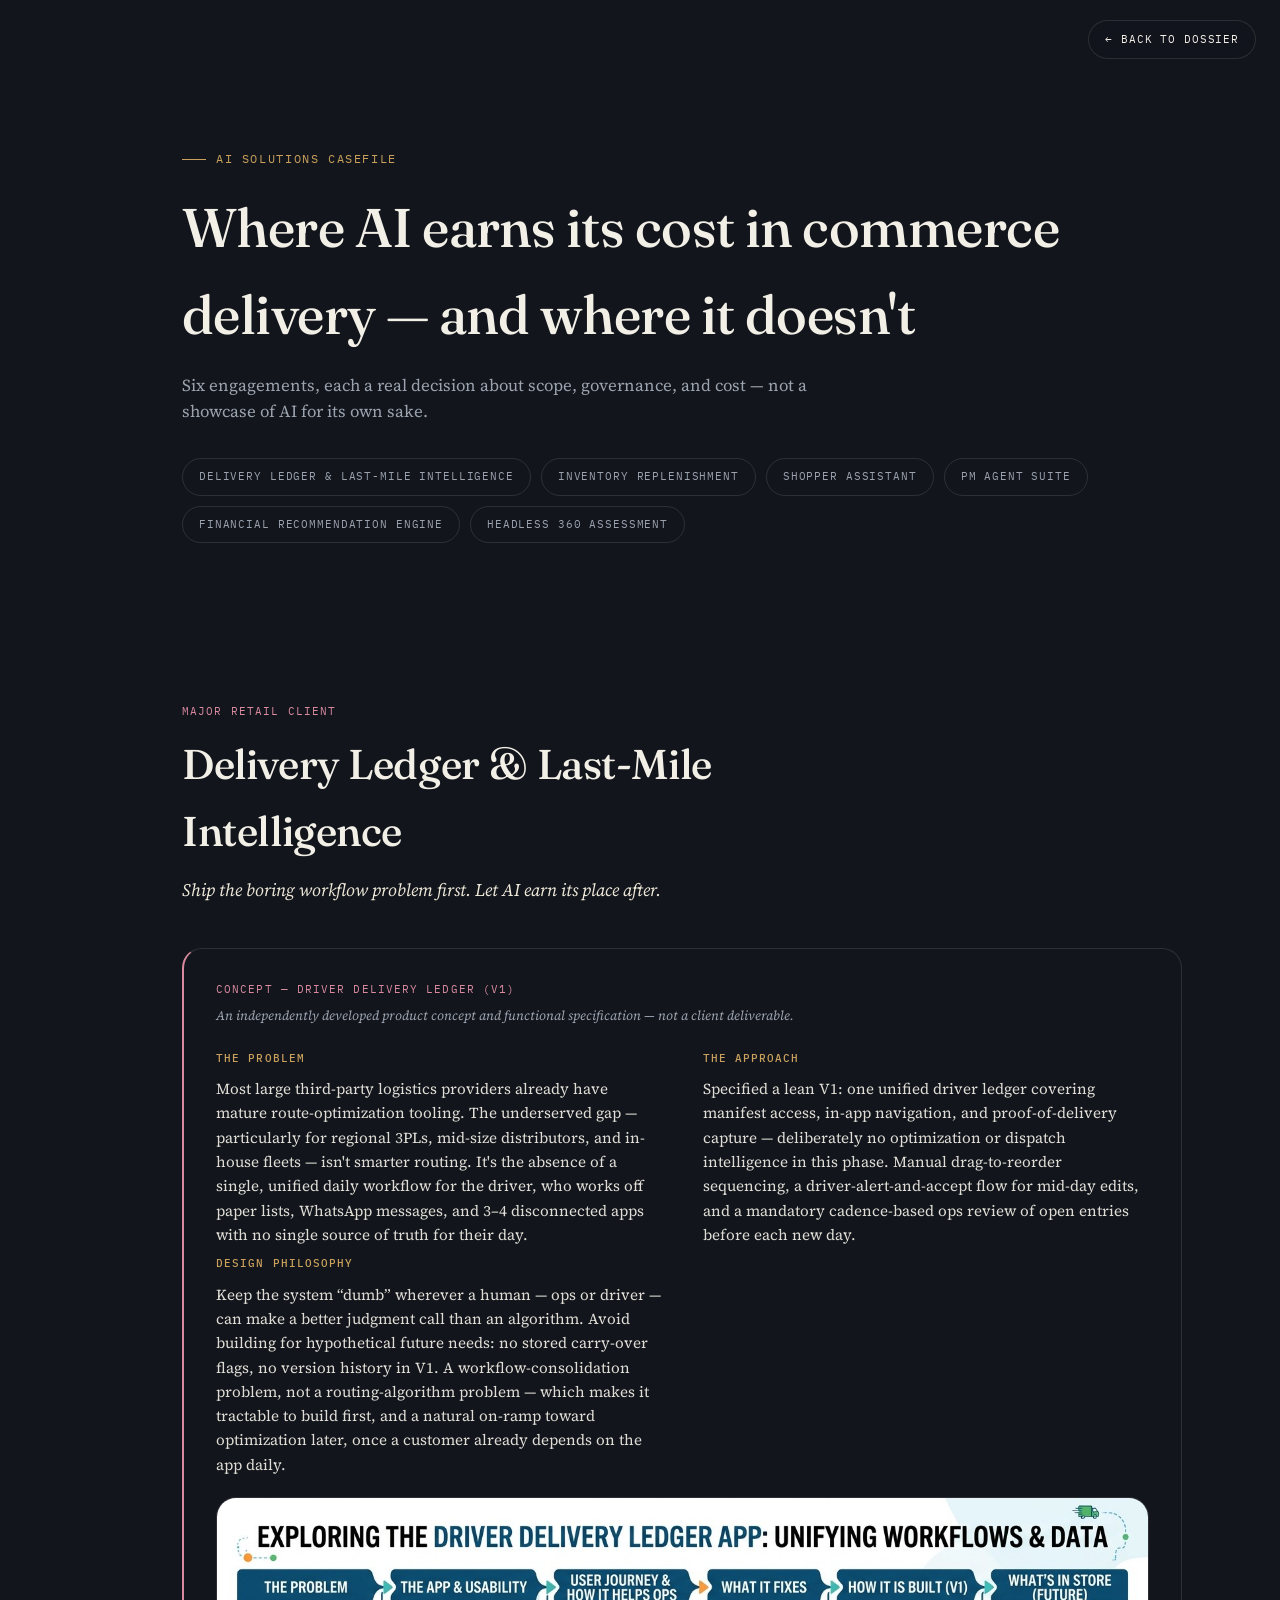
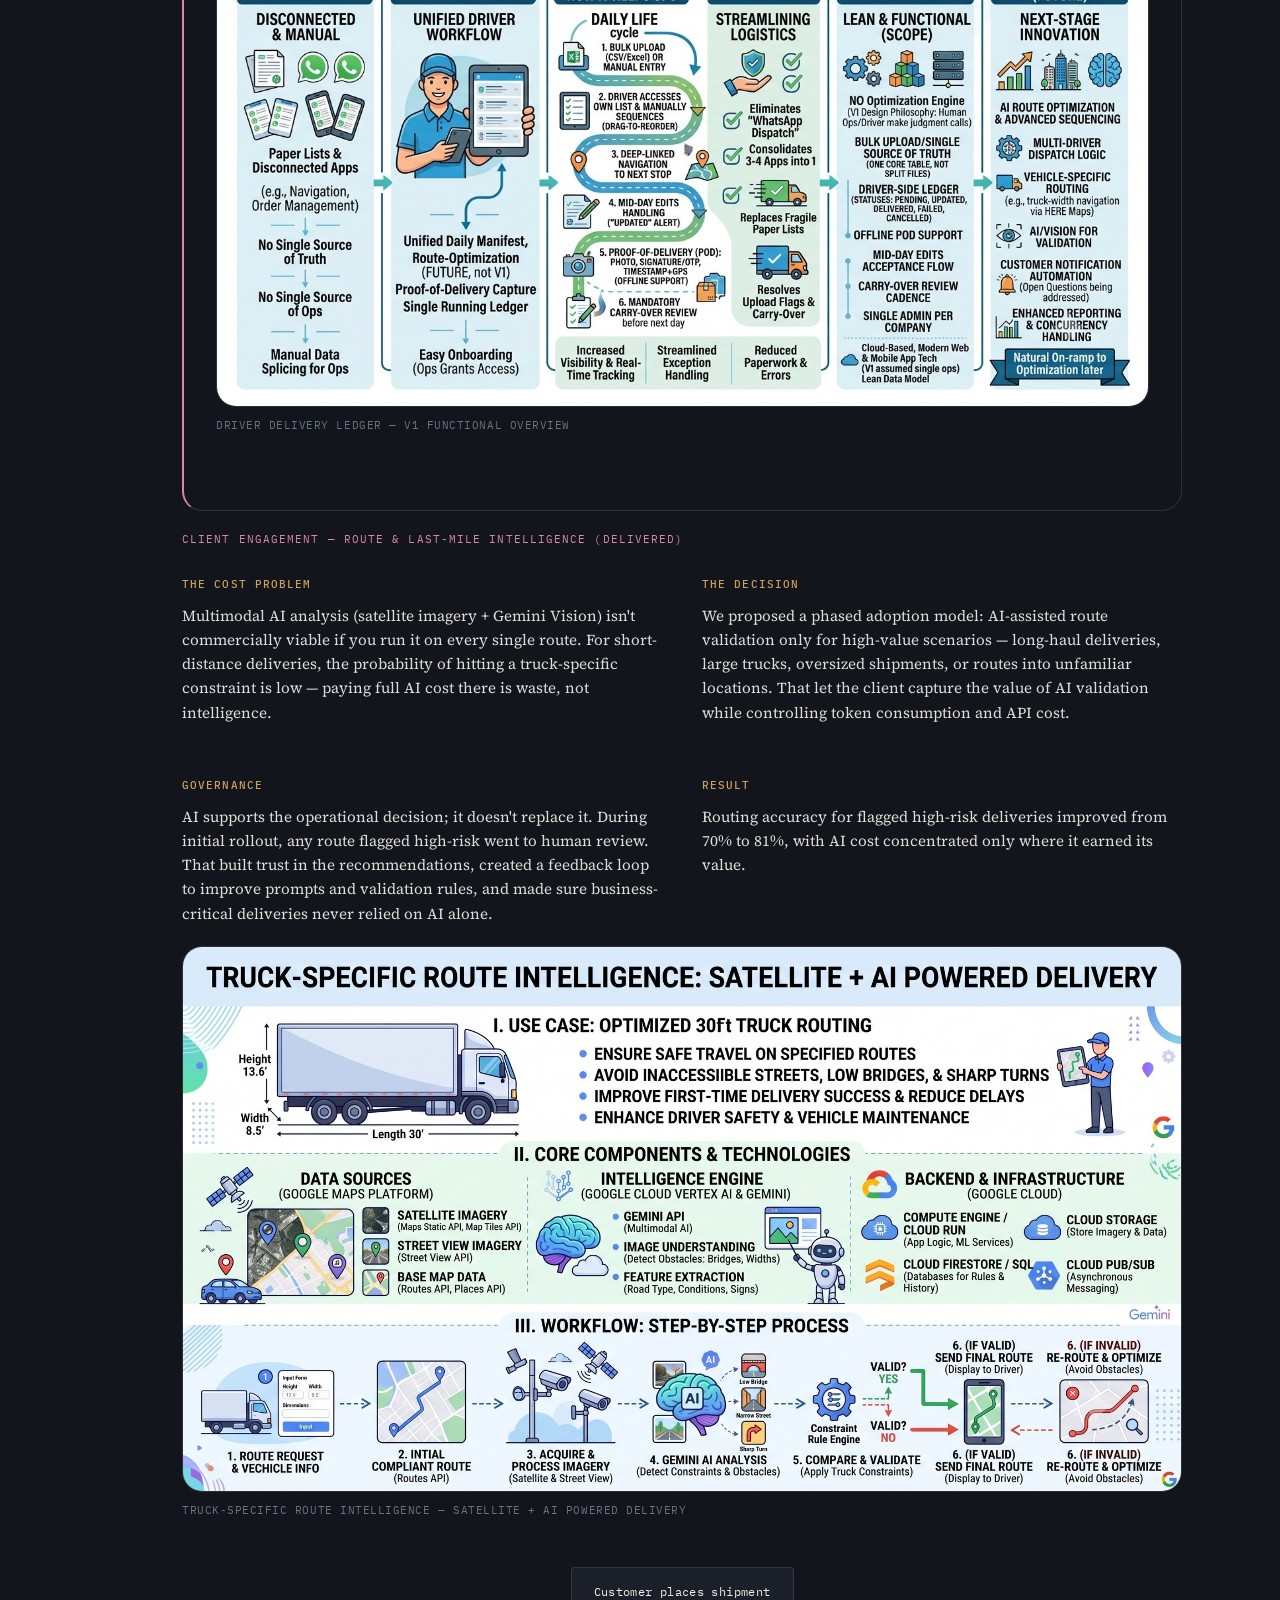
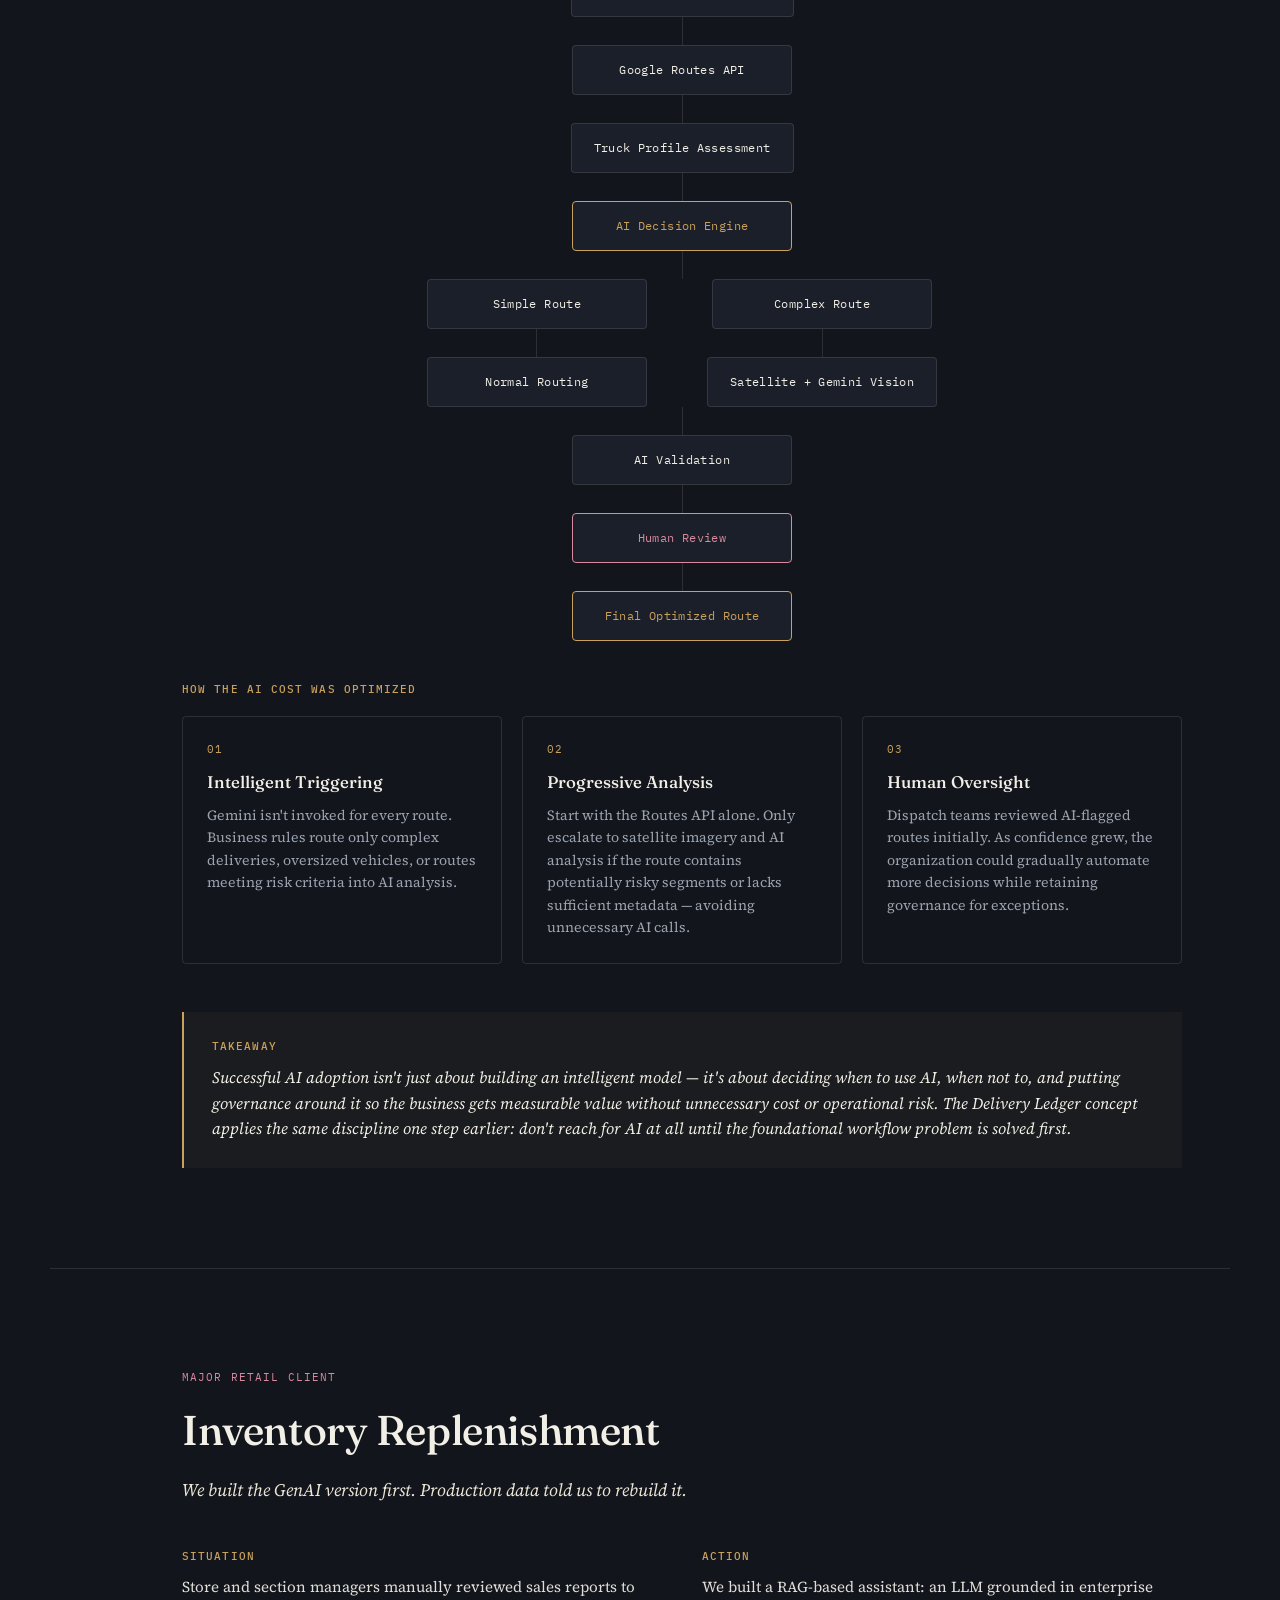
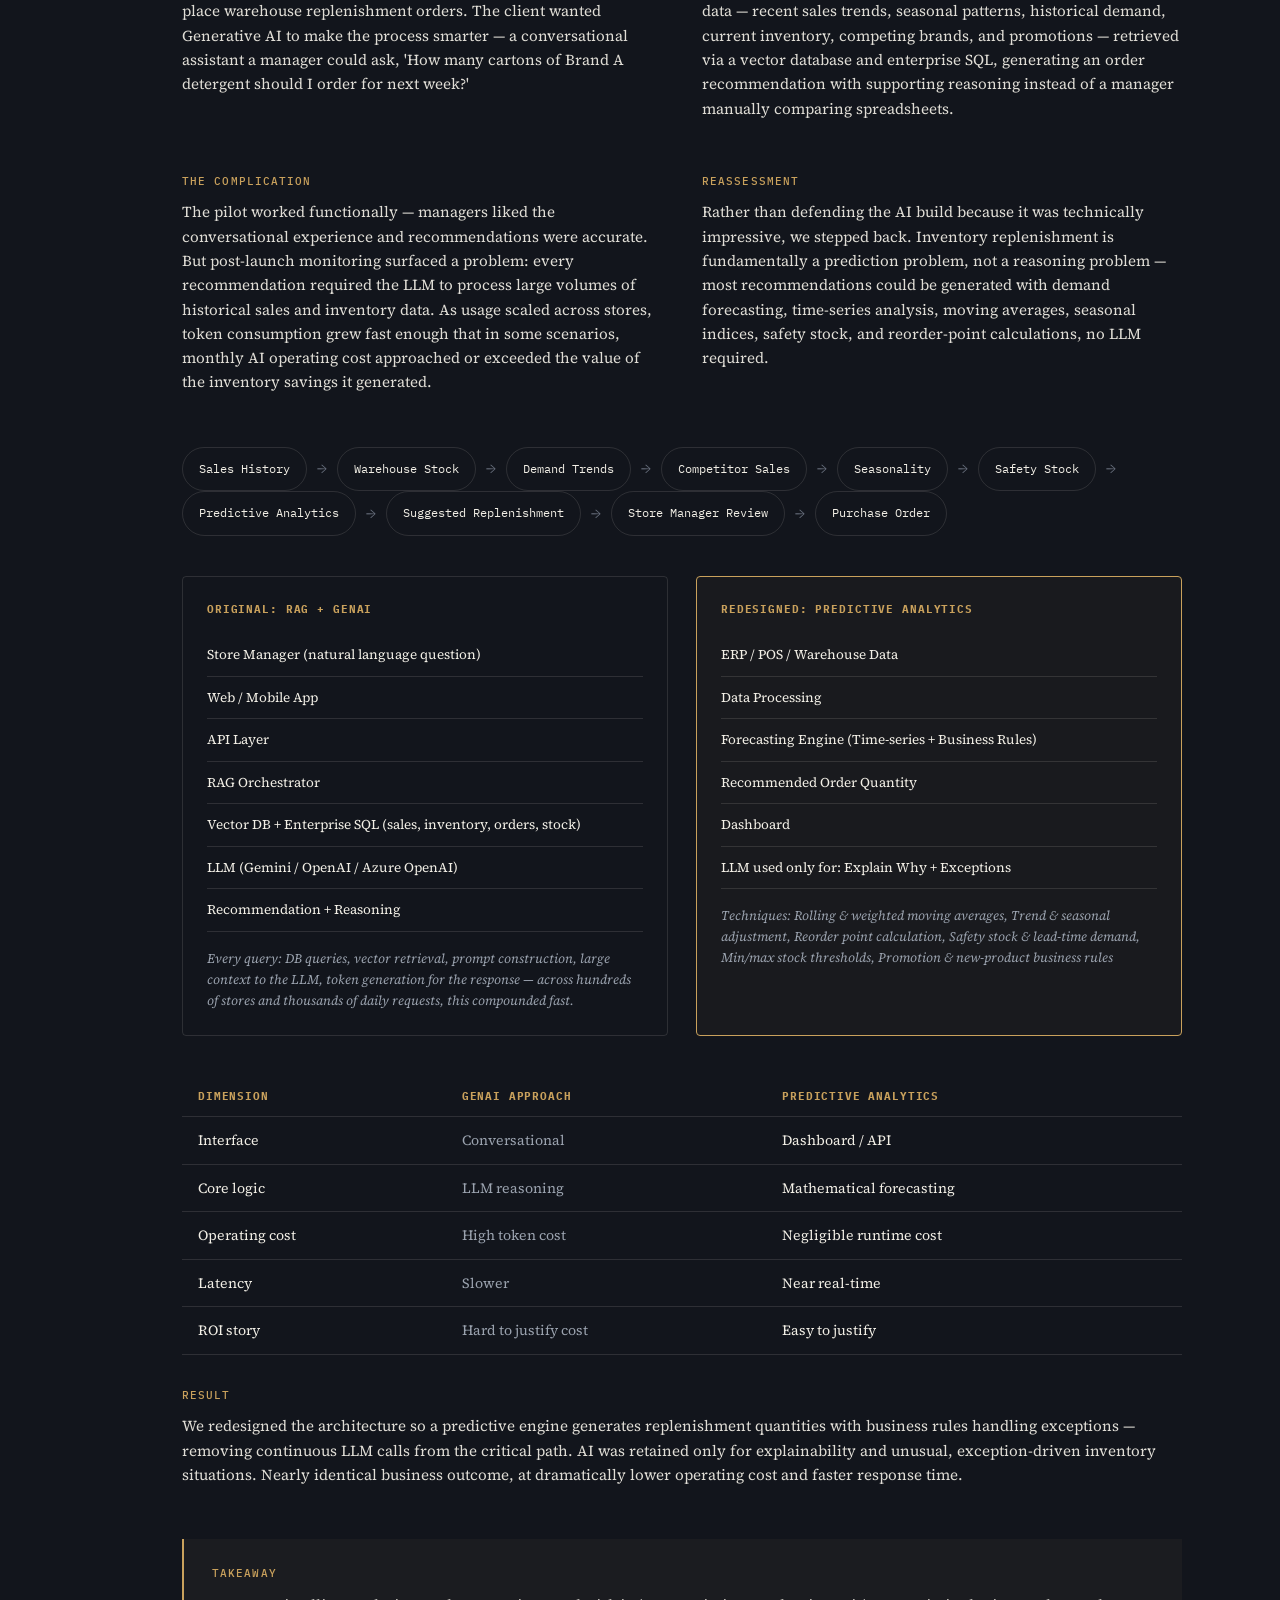
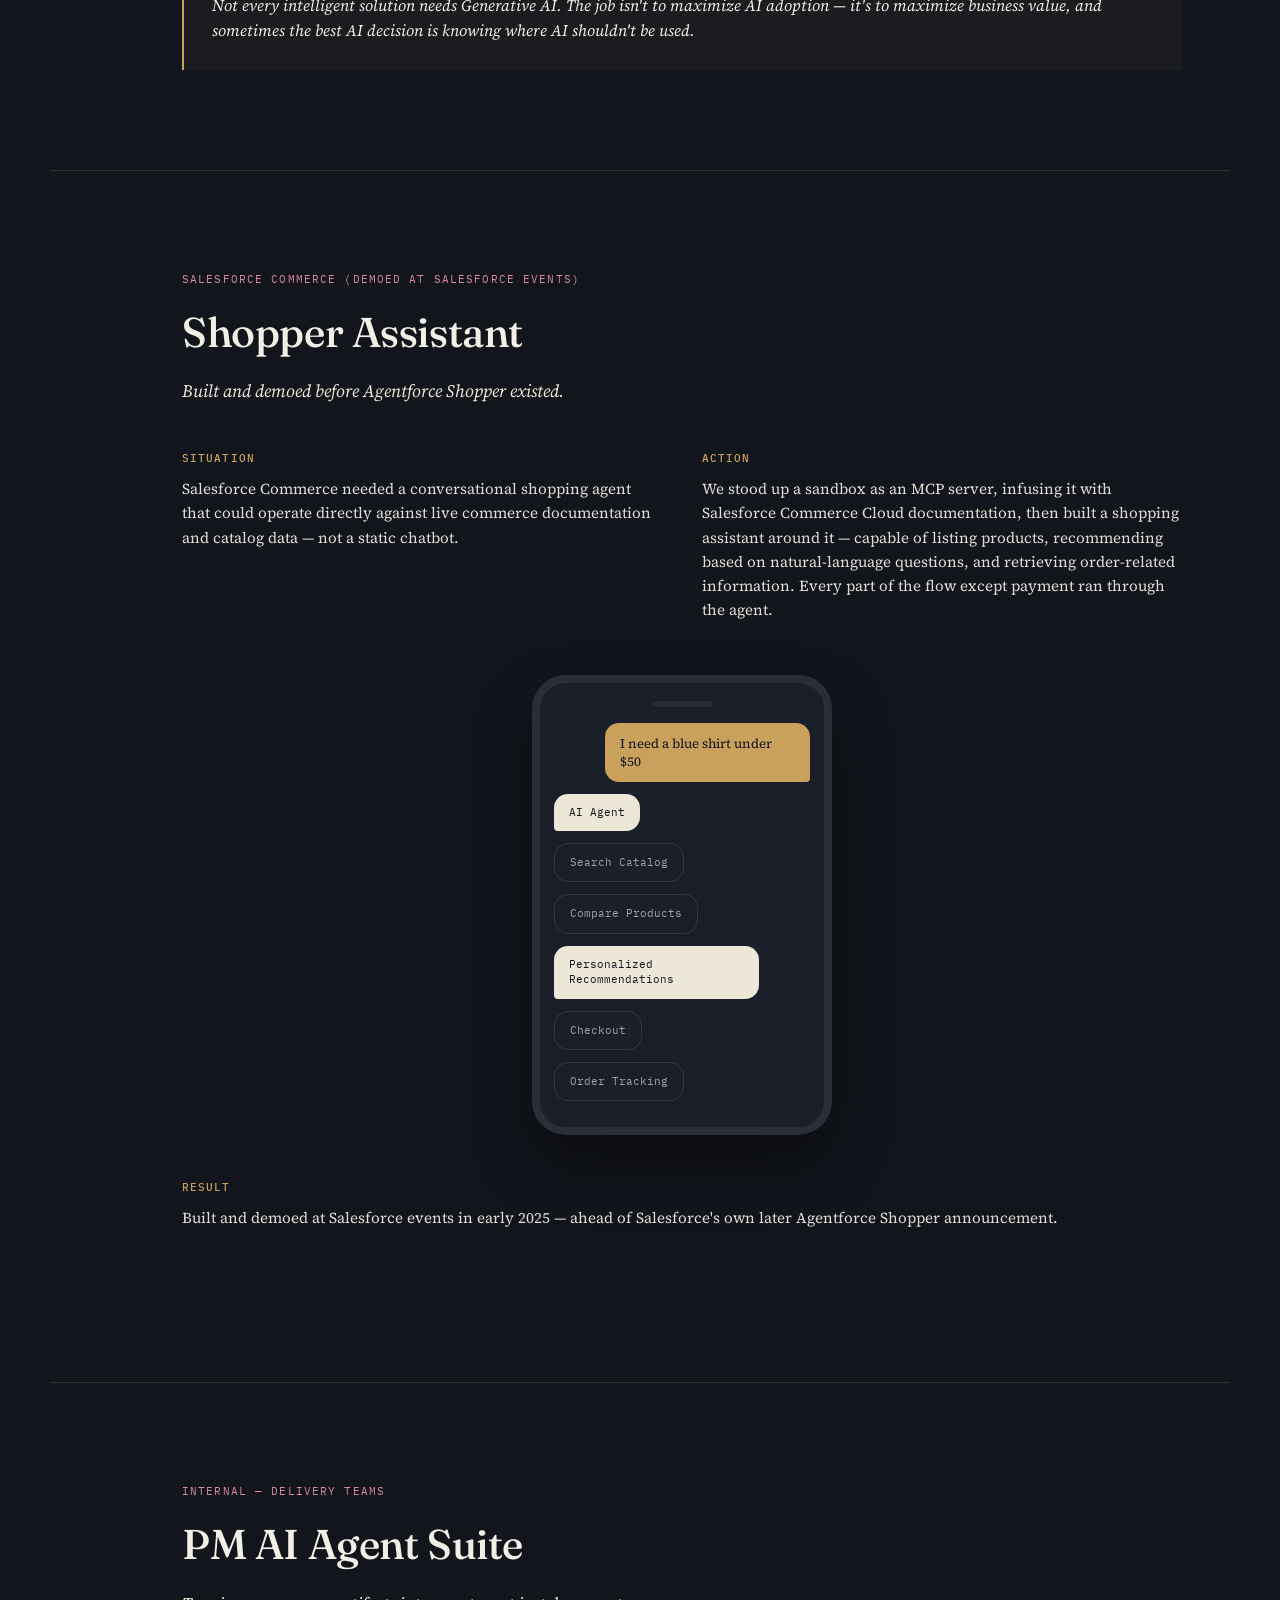
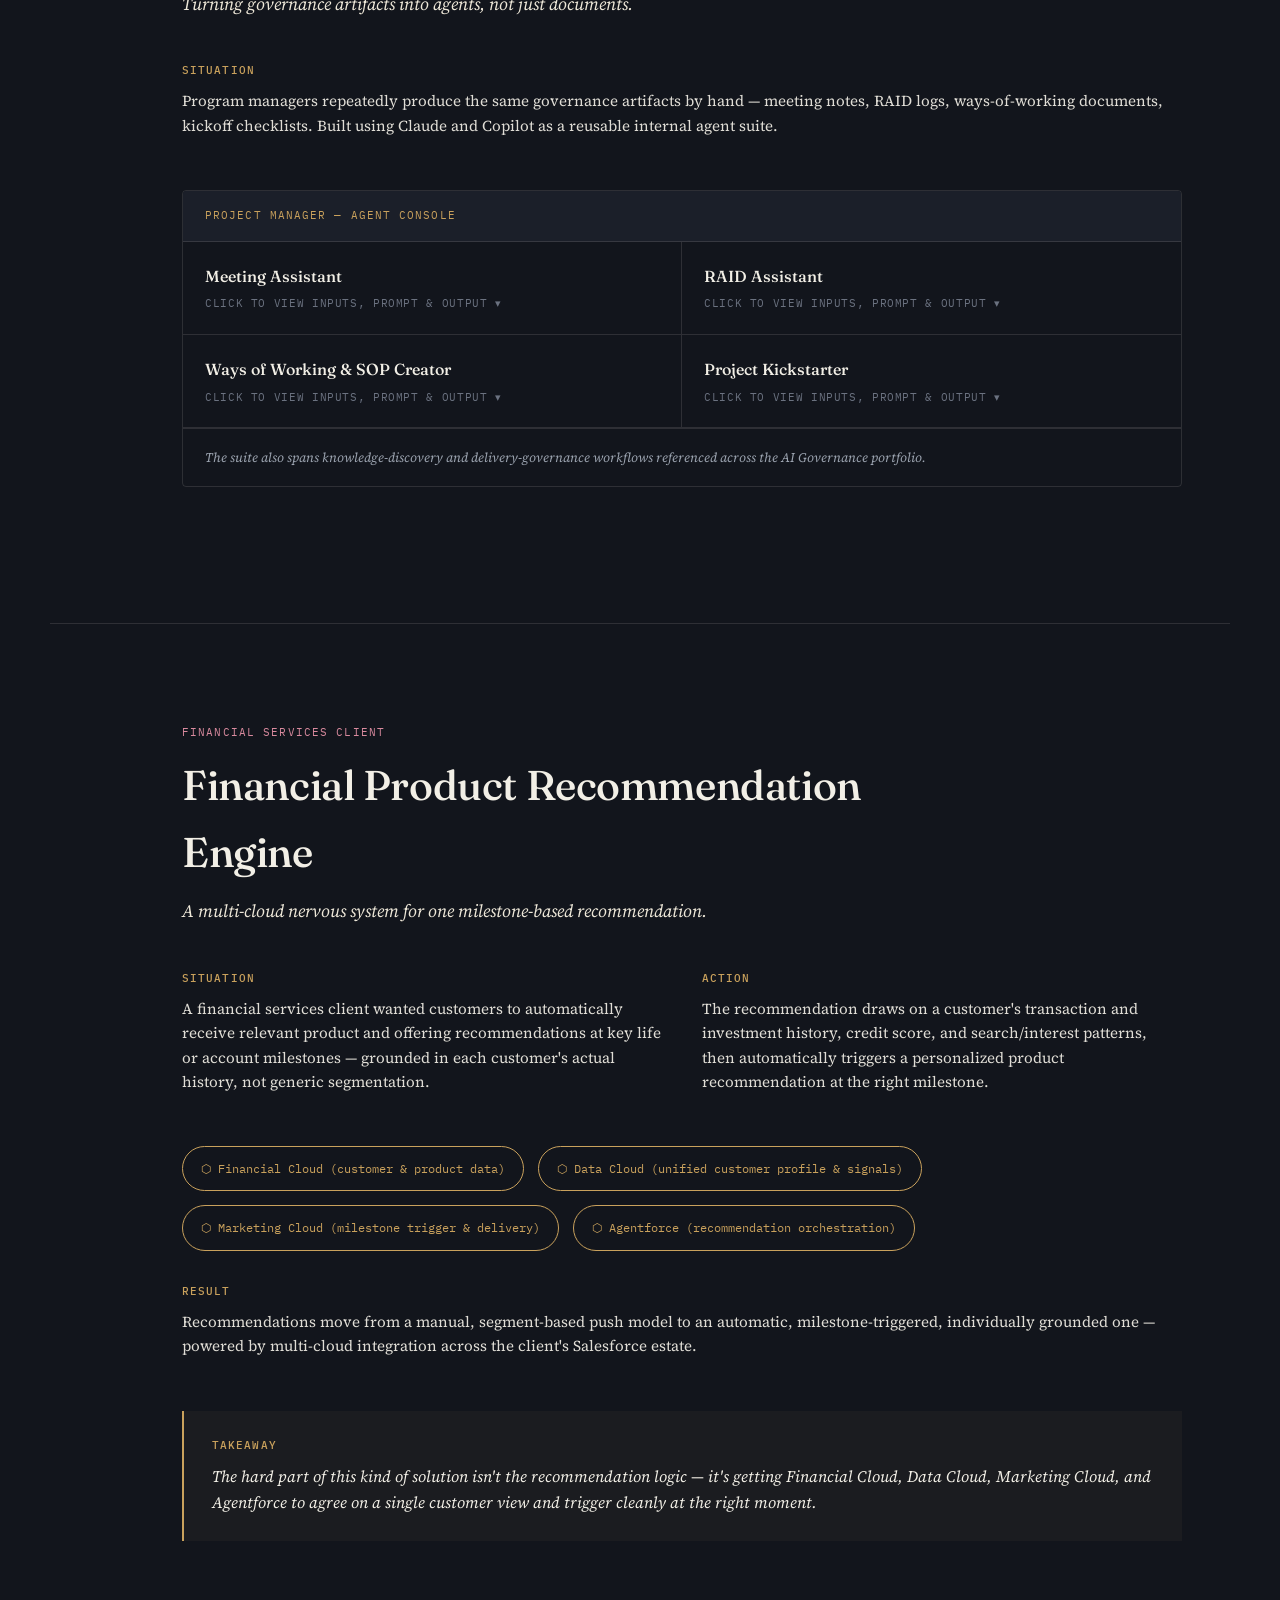
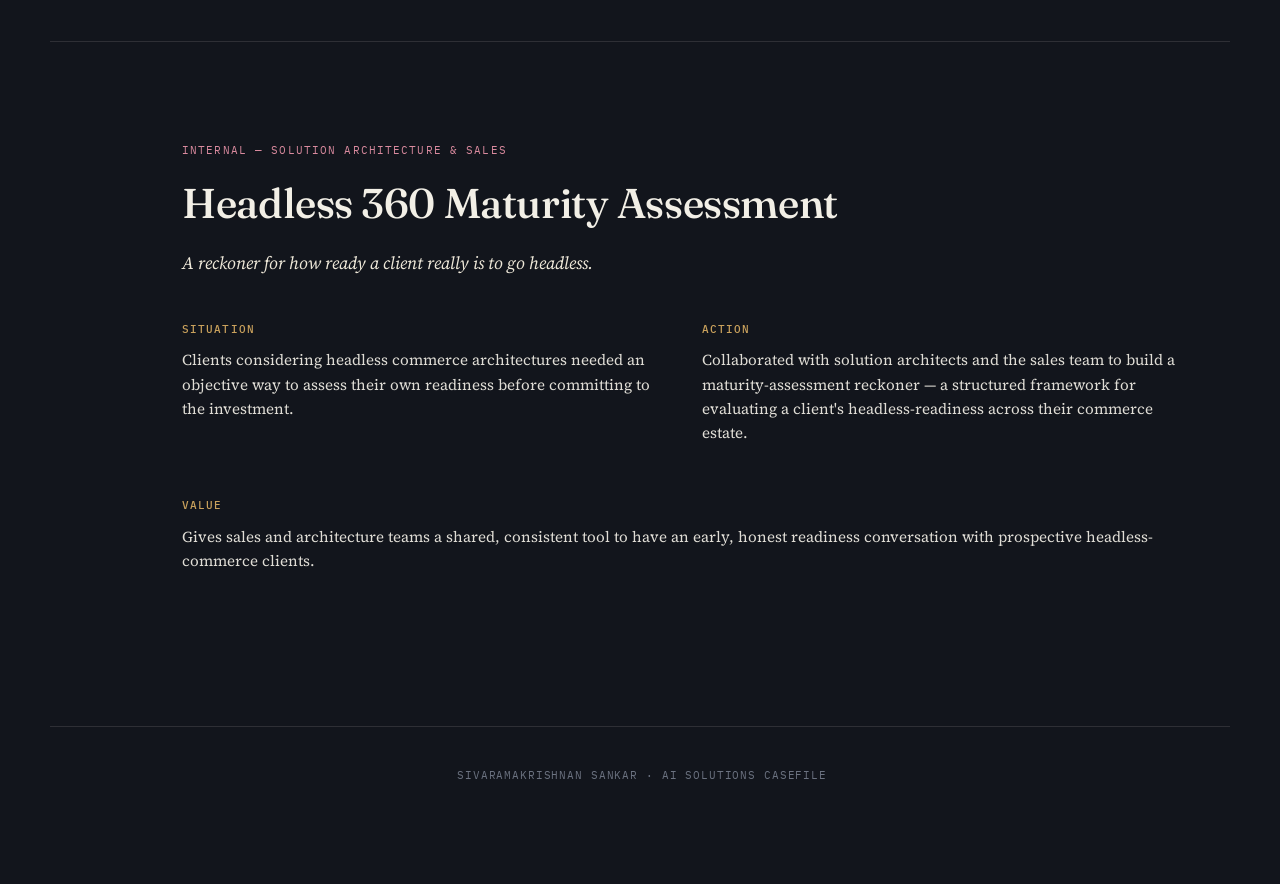
==== commit 8b428873: "Add files via upload" ====
--- a/ai-solutions.html
+++ b/ai-solutions.html
@@ -14,7 +14,7 @@
 
 <div class="ai-hero">
   <div class="eyebrow reveal">AI Solutions Casefile</div>
-  <h1 class="reveal">Where AI earns its cost — and where it doesn't</h1>
+  <h1 class="reveal">Where AI earns its cost in commerce delivery — and where it doesn't</h1>
   <p class="reveal">Six engagements, each a real decision about scope, governance, and cost — not a showcase of AI for its own sake.</p>
   <div class="ai-toc reveal">
     <a href="#route-intelligence">Delivery Ledger & Last-Mile Intelligence</a>
